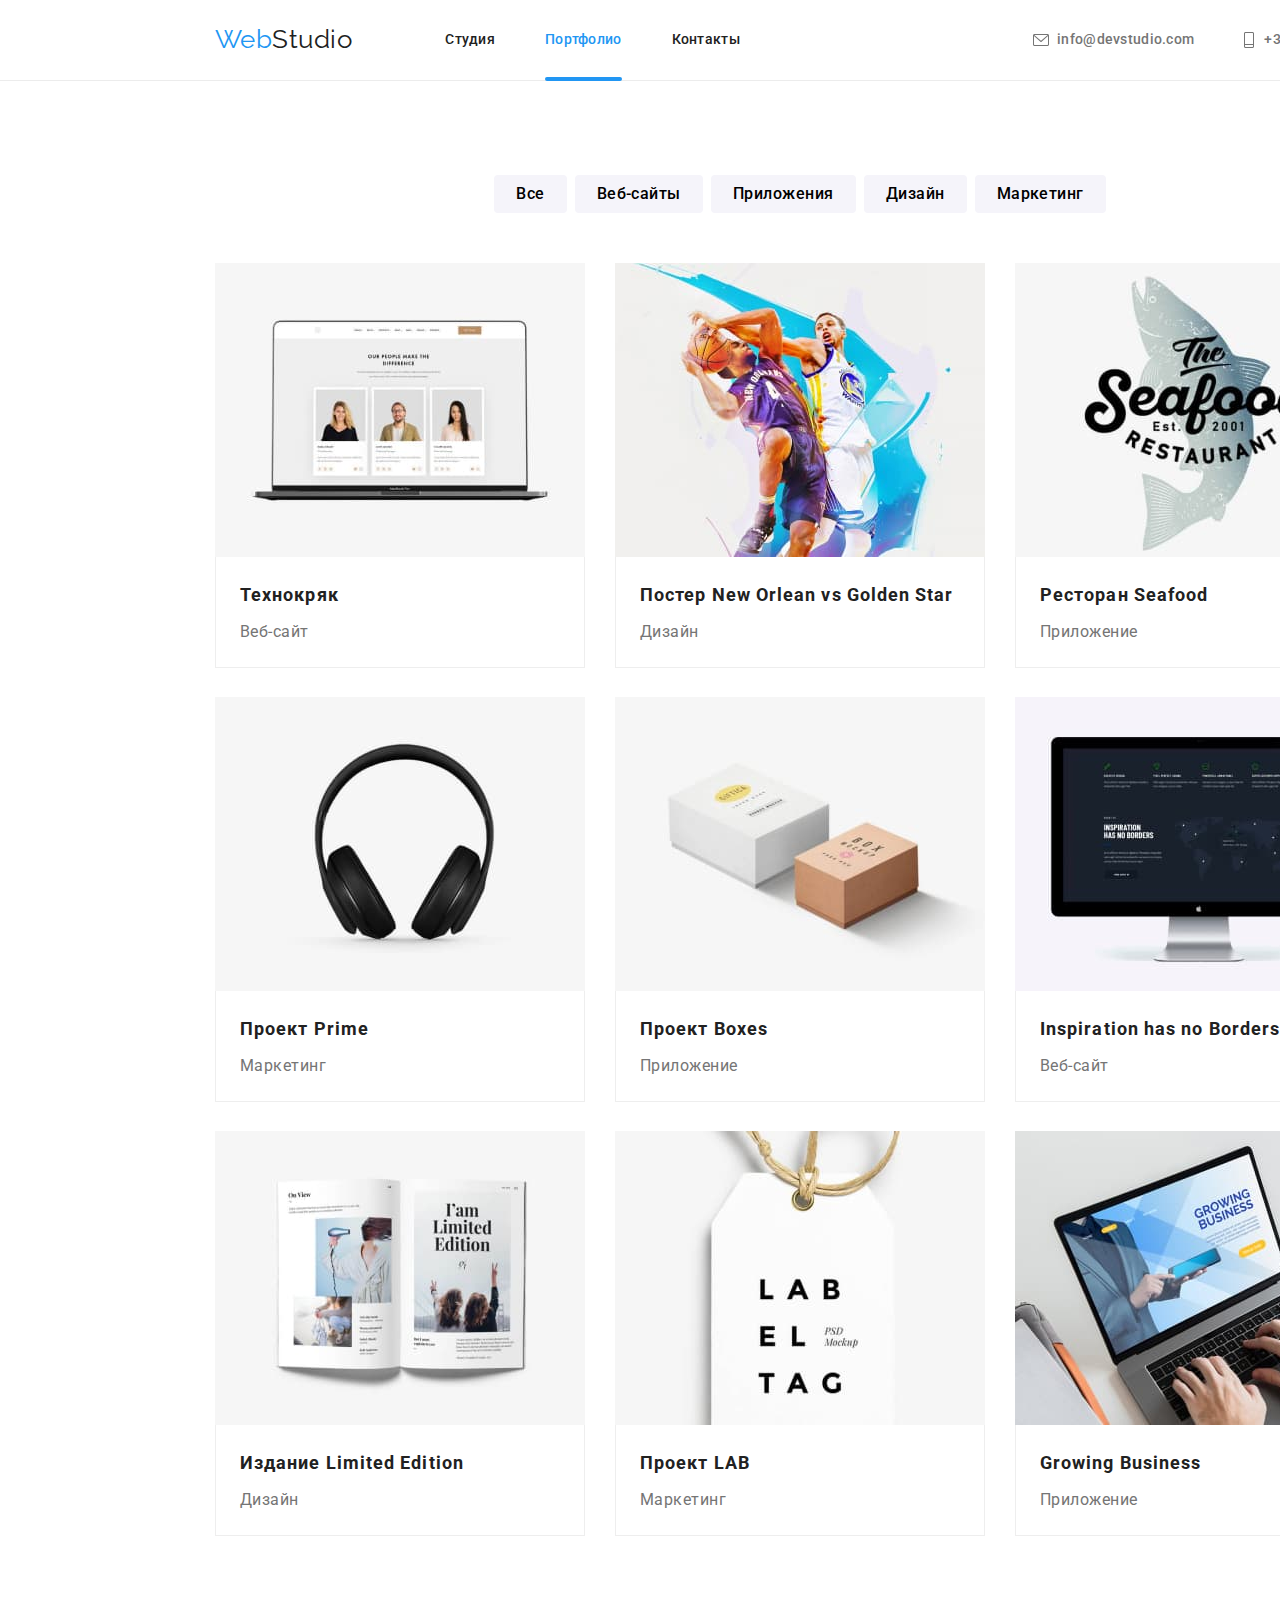
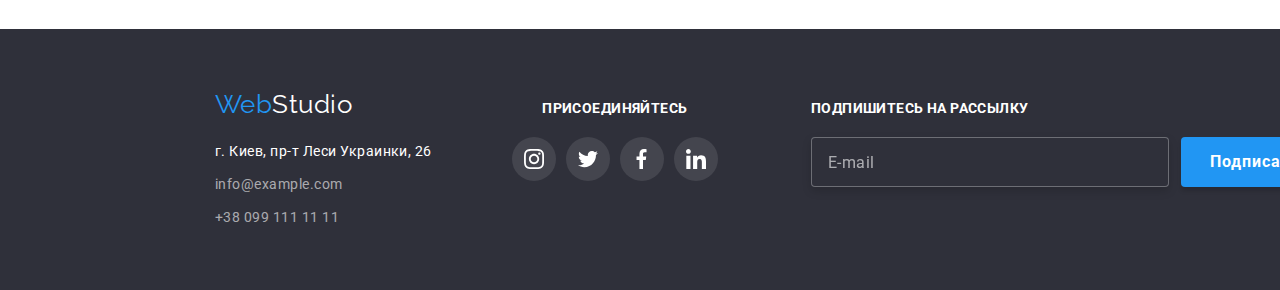
==== portfolio/portfolio.html @ bcb0fb11 "first commit" ====
<!DOCTYPE html>
<html lang="ru">
  <head>
    <meta charset="UTF-8" />
    <meta http-equiv="X-UA-Compatible" content="IE=edge" />
    <meta name="viewport" content="width=device-width, initial-scale=1.0" />
    <title>Портфолио</title>
    <link rel="preconnect" href="https://fonts.googleapis.com" />
    <link rel="preconnect" href="https://fonts.gstatic.com" crossorigin />
    <link
      href="https://fonts.googleapis.com/css2?family=Raleway:wght@700&family=Roboto:wght@400;500;700;900&display=swap"
      rel="stylesheet"
    />
    <!-- <link rel="stylesheet" href="../css/modern-normalize.css" /> -->
    <!-- <link rel="stylesheet" href="../css/styles.css" /> -->
    <title>Препроцессор SASS</title>
    <link rel="stylesheet" href="../css/main.min.css" />
  </head>
  <body>
    <!-- Шапка сайта -->
    <header class="page-header">
      <div class="page-header__header container">
        <a class="page-header__logo" href="" lang="en"
          >Web<span class="page-header__accent">Studio</span></a
        >
        <button
          type="button"
          class="menu-button"
          aria-expanded="false"
          aria-controls="menu-container"
          data-header-mobile-open
        >
          <svg width="40px" height="40px" aria-label="переключатель мобильного меню">
            <use class="icon-menu" href="../images/sprite.svg#icon-menu"></use>
          </svg>
        </button>
        <div data-header-mobile class="header-mobile" id="menu-container">
          <button data-header-mobile-close type="button" class="header-mobile__button">
            <svg width="40" height="40">
              <use class="icon-cross" href="../images/sprite.svg#icon-close-header-mobile"></use>
            </svg>
          </button>
          <nav>
            <ul class="header-mobile__nav">
              <li class="header-mobile__item">
                <a href="../index.html" class="header-mobile__link">Студия </a>
              </li>
              <li class="header-mobile__item">
                <a
                  href="../portfolio/portfolio.html"
                  class="header-mobile__link header-mobile__link--current"
                  >Портфолио</a
                >
              </li>
              <li class="header-mobile__item">
                <a href="" class="header-mobile__link">Контакты</a>
              </li>
            </ul>
          </nav>
          <ul class="header-mobile__contacts">
            <li class="header-mobile__item-contact">
              <a href="tel:+380961111111" class="header-mobile__tel"> +38 096 111 11 11 </a>
            </li>
            <li class="header-mobile__item-contact">
              <a href="mailto:info@devstudio.com" class="header-mobile__mail">
                info@devstudio.com
              </a>
            </li>
          </ul>
          <ul class="header-mobile__social">
            <li class="header-mobile__socialitem">
              <a class="header-mobile__sociallink" href="">Instagram</a>
            </li>
            <li class="header-mobile__socialitem">
              <a class="header-mobile__sociallink" href="">Twitter</a>
            </li>
            <li class="header-mobile__socialitem">
              <a class="header-mobile__sociallink" href="">Facebook</a>
            </li>
            <li class="header-mobile__socialitem">
              <a class="header-mobile__sociallink" href="">LinkedIn</a>
            </li>
          </ul>
        </div>

        <div class="page-header__tablet-desktop">
          <nav>
            <ul class="page-header__nav">
              <li class="page-header__item">
                <a href="../index.html" class="page-header__link">Студия</a>
              </li>
              <li class="page-header__item">
                <a
                  href="../portfolio/portfolio.html"
                  class="page-header__link page-header__link--current"
                  >Портфолио</a
                >
              </li>
              <li class="page-header__item"><a href="" class="page-header__link">Контакты</a></li>
            </ul>
          </nav>
          <ul class="page-header__contacts">
            <li class="page-header__item-contact">
              <a href="mailto:info@devstudio.com" class="page-header__mail"
                ><svg class="page-header__mailicon">
                  <use href="../images/sprite.svg#icon-envelope"></use>
                </svg>
                info@devstudio.com
              </a>
            </li>
            <li class="page-header__item-contact">
              <a href="tel:+380961111111" class="page-header__tel">
                <svg class="page-header__telicon">
                  <use href="../images/sprite.svg#icon-phone"></use>
                </svg>
                +38 096 111 11 11
              </a>
            </li>
          </ul>
        </div>
      </div>
    </header>

    <!-- Главное поле -->
    <main>
      <section class="works">
        <!-- Список фильтров работ -->
        <div class="container">
          <ul class="works__filters">
            <li class="works__btnitem">
              <button type="button" class="works__button">Все</button>
            </li>
            <li class="works__btnitem">
              <button type="button" class="works__button">Веб-сайты</button>
            </li>
            <li class="works__btnitem">
              <button type="button" class="works__button">Приложения</button>
            </li>
            <li class="works__btnitem">
              <button type="button" class="works__button">Дизайн</button>
            </li>
            <li class="works__btnitem">
              <button type="button" class="works__button">Маркетинг</button>
            </li>
          </ul>

          <!-- Выбор работ -->
          <ul class="works__list">
            <li class="works__item">
              <a href="" class="works__links">
                <div class="works__filled">
                  <img
                    class="works__image"
                    src="../images/technokrak.jpg"
                    alt="фото работников"
                    width="370"
                    height="294"
                  />
                  <p class="works__text">
                    Технокряк это современная площадка распространения коронавируса. Компании
                    используют эту платформу для цифрового шпионажа и атак на защищённые сервера
                    конкурентов.
                  </p>
                </div>
                <div class="works__border">
                  <h3 class="works__title">Технокряк</h3>
                  <p class="works__description">Веб-сайт</p>
                </div>
              </a>
            </li>
            <li class="works__item">
              <a href="" class="works__links">
                <div class="works__filled">
                  <img
                    class="works__image"
                    src="../images/orlean-star.jpg"
                    alt="два баскетболиста"
                    width="370"
                    height="294"
                  />
                  <p class="works__text">
                    Технокряк это современная площадка распространения коронавируса. Компании
                    используют эту платформу для цифрового шпионажа и атак на защищённые сервера
                    конкурентов.
                  </p>
                </div>
                <div class="works__border">
                  <h3 class="works__title">
                    Постер <span lang="en">New Orlean vs Golden Star</span>
                  </h3>
                  <p class="works__description">Дизайн</p>
                </div>
              </a>
            </li>
            <li class="works__item">
              <a href="" class="works__links">
                <div class="works__filled">
                  <img
                    class="works__image"
                    src="../images/seafood.jpg"
                    alt="логотип ресторана сифуд"
                    width="370"
                    height="294"
                  />
                  <p class="works__text">
                    Технокряк это современная площадка распространения коронавируса. Компании
                    используют эту платформу для цифрового шпионажа и атак на защищённые сервера
                    конкурентов.
                  </p>
                </div>
                <div class="works__border">
                  <h3 class="works__title">Ресторан <span lang="en">Seafood</span></h3>
                  <p class="works__description">Приложение</p>
                </div>
              </a>
            </li>
            <li class="works__item">
              <a href="" class="works__links">
                <div class="works__filled">
                  <img
                    class="works__image"
                    src="../images/prime.jpg"
                    alt="черные наушники"
                    width="370"
                    height="294"
                  />
                  <p class="works__text">
                    Технокряк это современная площадка распространения коронавируса. Компании
                    используют эту платформу для цифрового шпионажа и атак на защищённые сервера
                    конкурентов.
                  </p>
                </div>
                <div class="works__border">
                  <h3 class="works__title">Проект <span lang="en">Prime</span></h3>
                  <p class="works__description">Маркетинг</p>
                </div>
              </a>
            </li>
            <li class="works__item">
              <a href="" class="works__links">
                <div class="works__filled">
                  <img
                    class="works__image"
                    src="../images/boxes.jpg"
                    alt="две картонные коробки"
                    width="370"
                    height="294"
                  />
                  <p class="works__text">
                    Технокряк это современная площадка распространения коронавируса. Компании
                    используют эту платформу для цифрового шпионажа и атак на защищённые сервера
                    конкурентов.
                  </p>
                </div>
                <div class="works__border">
                  <h3 class="works__title">Проект <span lang="en">Boxes</span></h3>
                  <p class="works__description">Приложение</p>
                </div>
              </a>
            </li>
            <li class="works__item">
              <a href="" class="works__links">
                <div class="works__filled">
                  <img
                    class="works__image"
                    src="../images/inspiration.jpg"
                    alt="монитор"
                    width="370"
                    height="294"
                  />
                  <p class="works__text">
                    Технокряк это современная площадка распространения коронавируса. Компании
                    используют эту платформу для цифрового шпионажа и атак на защищённые сервера
                    конкурентов.
                  </p>
                </div>
                <div class="works__border">
                  <h3 class="works__title" lang="en">Inspiration has no Borders</h3>
                  <p class="works__description">Веб-сайт</p>
                </div>
              </a>
            </li>
            <li class="works__item">
              <a href="" class="works__links">
                <div class="works__filled">
                  <img
                    class="works__image"
                    src="../images/eddition.jpg"
                    alt="книга с иллюстрацией"
                    width="370"
                    height="294"
                  />
                  <p class="works__text">
                    Технокряк это современная площадка распространения коронавируса. Компании
                    используют эту платформу для цифрового шпионажа и атак на защищённые сервера
                    конкурентов.
                  </p>
                </div>
                <div class="works__border">
                  <h3 class="works__title">Издание <span lang="en">Limited Edition</span></h3>
                  <p class="works__description">Дизайн</p>
                </div>
              </a>
            </li>
            <li class="works__item">
              <a href="" class="works__links">
                <div class="works__filled">
                  <img
                    class="works__image"
                    src="../images/lab.jpg"
                    alt="бирка с надписью лаб"
                    width="370"
                    height="294"
                  />
                  <p class="works__text">
                    Технокряк это современная площадка распространения коронавируса. Компании
                    используют эту платформу для цифрового шпионажа и атак на защищённые сервера
                    конкурентов.
                  </p>
                </div>
                <div class="works__border">
                  <h3 class="works__title">Проект LAB</h3>
                  <p class="works__description">Маркетинг</p>
                </div>
              </a>
            </li>
            <li class="works__item">
              <a href="" class="works__links">
                <div class="works__filled">
                  <img
                    class="works__image"
                    src="../images/business.jpg"
                    alt="человек печатает на ноутбуке"
                    width="370"
                    height="294"
                  />
                  <p class="works__text">
                    Технокряк это современная площадка распространения коронавируса. Компании
                    используют эту платформу для цифрового шпионажа и атак на защищённые сервера
                    конкурентов.
                  </p>
                </div>
                <div class="works__border">
                  <h3 class="works__title" lang="en">Growing Business</h3>
                  <p class="works__description">Приложение</p>
                </div>
              </a>
            </li>
          </ul>
        </div>
      </section>
    </main>
    <!-- Футер -->
    <footer class="page-footer">
      <div class="page-footer__container container">
        <div class="page-footer__flexbox">
          <div class="page-footer__info">
            <a class="page-footer__logo" href="" lang="en"
              >Web<span class="page-footer__logo--accent">Studio</span></a
            >
            <address class="page-footer__contacts">
              <p class="page-footer__location">г. Киев, пр-т Леси Украинки, 26</p>
              <a href="mailto:info@example.com" class="page-footer__mail">info@example.com</a>
              <a href="tel:+380991111111" class="page-footer__tel">+38 099 111 11 11</a>
            </address>
          </div>
          <div class="page-footer__social">
            <p class="page-footer__join">Присоединяйтесь</p>
            <ul class="page-footer__links">
              <li class="page-footer__network">
                <a href="" class="page-footer__link">
                  <svg width="20" height="20">
                    <use href="../images/sprite.svg#icon-instagram-2"></use>
                  </svg>
                </a>
              </li>
              <li class="page-footer__network">
                <a href="" class="page-footer__link">
                  <svg width="20" height="20">
                    <use href="../images/sprite.svg#icon-twitter-2"></use>
                  </svg>
                </a>
              </li>
              <li class="page-footer__network">
                <a href="" class="page-footer__link">
                  <svg idth="20" height="20">
                    <use href="../images/sprite.svg#icon-fb-2"></use>
                  </svg>
                </a>
              </li>
              <li class="page-footer__network">
                <a href="" class="page-footer__link">
                  <svg idth="20" height="20">
                    <use href="../images/sprite.svg#icon-linkedin-2"></use>
                  </svg>
                </a>
              </li>
            </ul>
          </div>
        </div>
        <div class="page-footer__subscribe">
          <p class="page-footer__subtitle">Подпишитесь на рассылку</p>
          <div class="page-footer__block">
            <label class="page-footer__label">
              <input
                class="page-footer__input"
                type="text"
                name="user-subscribe"
                placeholder="E-mail"
              />
            </label>
            <div class="page-footer__button">
              <button class="page-footer__subbutton" type="submit">Подписаться</button>
              <svg class="page-footer__svg" width="24" height="24">
                <use href="../images/sprite.svg#icon-send"></use>
              </svg>
            </div>
          </div>
        </div>
      </div>
    </footer>

    <script src="../js/menu.js"></script>
  </body>
</html>
---- css/styles.css ----
/* Общие настройки */
/* html {
  box-sizing: border-box;
}

*,
*::before,
*::after {
  box-sizing: inherit;
} */

:root {
  --primary-color: #212121;
  --white-color: #ffffff;
  --blue-color: #2196f3;
  --grey-color: #757575;
  --rgbawhite-color: rgba(255, 255, 255, 0.6);
  --grey-background: #f5f4fa;
  --primary-background: #2f303a;
  --grey-social-links: #afb1b8;
}

body {
  font-family: 'Roboto', sans-serif;
  background: var(--white-color);
  color: var(--primary-color);
  letter-spacing: 0.03em;
}

.container {
  margin-left: auto;
  margin-right: auto;
  width: 1200px;
  padding-left: 15px;
  padding-right: 15px;
}

/* Хэдер */

.page-header {
  border-bottom: 1px solid #ececec;
}

.page-header__header {
  display: flex;
  align-items: center;
}

/* Хэдер лого */
.page-header__logo {
  padding-top: 24px;
  padding-bottom: 25px;
  font-family: Raleway, sans-serif;
  color: var(--blue-color);
  font-weight: 400;
  font-size: 26px;
  line-height: 1.19;
  text-decoration: none;
  outline: none;
}
.page-header__accent {
  color: var(--primary-color);
}

/* site-nav */

.page-header__nav {
  display: flex;
  list-style: none;
  margin-top: 0;
  margin-bottom: 0;
  padding-left: 0;
  margin-left: 93px;
}

.page-header__item {
  position: relative;
}

.page-header__item + .page-header__item {
  margin-left: 50px;
}
/* второй вариант
.site-nav-item:not(:last-child) {
  margin-right: 50px;
} */

.page-header__link {
  display: block;
  padding-top: 32px;
  padding-bottom: 32px;

  color: var(--primary-color);
  font-weight: 500;
  font-size: 14px;
  line-height: 1.14;
  letter-spacing: 0.02em;
  text-decoration: none;

  transition-property: color;
  transition-duration: 250ms;
  transition-timing-function: cubic-bezier(0.4, 0, 0.2, 1);
  /* Другий варіант */
  /* transition: color 250ms cubic-bezier(0.4, 0, 0.2, 1); */
}

.page-header__link:hover,
.page-header__link:focus {
  color: var(--blue-color);
  outline: none;
}
.page-header__link--current {
  color: var(--blue-color);
}

.page-header__link--current::after {
  display: block;
  content: '';

  position: absolute;
  left: 0;
  bottom: -1.1px;

  width: 100%;
  height: 4px;
  border-radius: 2px;
  background-color: var(--blue-color);
}

/* Хэдер контакты */

.page-header__contacts {
  display: flex;
  list-style: none;
  margin-top: 0;
  margin-bottom: 0;
  padding-left: 0;
  margin-left: auto;
}

.page-header__mail,
.page-header__tel {
  display: block;
  padding-top: 32px;
  padding-bottom: 32px;

  color: var(--grey-color);
  font-weight: 500;
  font-size: 14px;
  line-height: 1.14;
  letter-spacing: 0.02em;
  text-decoration: none;
  outline: none;
}

.page-header__mailicon {
  width: 16px;
  height: 12px;
  margin-right: 8px;
  fill: currentColor;
}

.page-header__mail,
.page-header__tel {
  display: flex;
  align-items: center;
  justify-content: center;
  background-size: cover;

  transition-property: color;
  transition-duration: 250ms;
  transition-timing-function: cubic-bezier(0.4, 0, 0.2, 1);
  /* Другий варіант */
  /* transition: color 250ms cubic-bezier(0.4, 0, 0.2, 1); */
}

.page-header__tel {
  min-width: 122px;
}

.page-header__telicon {
  width: 10px;
  height: 16px;
  margin-right: 10px;
  fill: currentColor;
}

.page-header__item + .page-header__item {
  margin-left: 50px;
}

.page-header__mail:hover,
.page-header__mail:focus,
.page-header__tel:hover,
.page-header__tel:focus {
  color: var(--blue-color);
}

/* Главное поле Студия */

/* Герой */
.hero {
  max-width: 1600px;
  max-height: 600px;
  background: var(--primary-background);
  background-image: linear-gradient(rgba(47, 48, 58, 0.4), rgba(47, 48, 58, 0.4)),
    url(../images/background_image.jpg);
  /* background-image: url(../images/background_image.jpg); */
  /* background-repeat: no-repeat;
  background-position: center; */
  /* background-size: cover; */

  padding-top: 200px;
  padding-bottom: 200px;
  margin: auto;
}

.hero__title {
  text-transform: uppercase;
  color: var(--white-color);
  font-weight: 900;
  font-size: 44px;
  line-height: 1.36;
  letter-spacing: 0.06em;
  text-align: center;

  margin-top: 0;
  margin-bottom: 30px;
}

.hero__button {
  background: var(--blue-color);
  position: relative;
  left: 50%;
  transform: translate(-50%, 0);
  min-width: 200px;
  height: 50px;

  font-family: inherit;
  font-weight: 700;
  font-size: 16px;
  line-height: 1.87;
  color: var(--white-color);
  letter-spacing: 0.06em;

  padding: 10px 32px 10px 32px;
  cursor: pointer;
  outline: none;
  border-radius: 4px;
  border: 0;
}

/* Модальное окно */
.modal__backdrop {
  z-index: 1;
  position: fixed;
  top: 0;
  left: 0;
  width: 100%;
  height: 100%;
  background-color: rgba(0, 0, 0, 0.2);
}

.modal__backdrop--is-hidden {
  opacity: 0;
  pointer-events: none;
}

.modal {
  position: absolute;
  top: 50%;
  left: 50%;
  transform: translate(-50%, -50%);

  width: 528px;
  height: 581px;

  background-color: var(--white-color);
  box-shadow: 0px 1px 3px rgba(0, 0, 0, 0.12), 0px 1px 1px rgba(0, 0, 0, 0.14),
    0px 2px 1px rgba(0, 0, 0, 0.2);
  border-radius: 4px;
}

.modal__btnclose {
  position: absolute;
  top: 0;
  right: 0;
  margin-top: 8px;
  margin-right: 8px;
  padding: 0;

  width: 30px;
  height: 30px;
  border-radius: 50%;
  border: 1px solid rgba(0, 0, 0, 0.1);

  fill: #000000;
  background-color: var(--white-color);
  cursor: pointer;

  transition-property: fill;
  transition-duration: 250ms;
  transition-timing-function: cubic-bezier(0.4, 0, 0.2, 1);
}

.modal__btnclose:hover,
.modal__btnclose:focus {
  fill: var(--blue-color);
}

/* Форма модального вікна */
.modal__form {
  margin: 40px;
}

.modal__title {
  font-weight: 700;
  font-size: 20px;
  line-height: 1.15;
  text-align: center;
  letter-spacing: 0.03em;
  margin: 0 0 12px 0;
}

.modal__field {
  position: relative;
  display: flex;
  flex-direction: column;
  margin-bottom: 10px;
  margin-left: 0;
  padding: 0;
}

.modal__comment {
  margin-bottom: 20px;
}

.modal__agreement {
  flex-direction: row;
  align-items: center;

  margin-bottom: 30px;
}

.modal__agreement input[type='checkbox'] {
  margin-right: 7px;
}

.modal__label {
  position: relative;
  margin-bottom: 4px;
  font-size: 12px;
  line-height: 1.17;
  letter-spacing: 0.01em;
  color: var(--grey-color);
}

.modal__condition {
  display: flex;
  align-items: baseline;
  font-size: 14px;
  line-height: 1.71;
  letter-spacing: 0.03em;
  color: var(--grey-color);
}

.modal__icon {
  margin-top: auto;
  margin-bottom: auto;
  margin-right: 9px;
  fill: var(--white-color);
  border: 2px solid black;
  border-radius: 2px;
}

.modal__checkbox:checked + .modal__icon {
  fill: var(--blue-color);
  /* background-origin: border-box; */
  border: 0;
  border-radius: 2px;
}

.modal__checkbox {
  -webkit-appearance: none;
  -moz-appearance: none;
  appearance: none;

  /* Другий варіант */
  /* border: 0;
  clip: rect(0 0 0 0);
  height: 1px;
  margin: -1px;
  overflow: hidden;
  padding: 0;
  position: absolute;
  width: 1px; */
}

.modal__input {
  height: 40px;
  padding-left: 42px;
  margin: 0;

  font-size: 12px;
  line-height: 1.17;
  letter-spacing: 0.01em;

  border: 1px solid rgba(33, 33, 33, 0.2);
  border-radius: 4px;
  outline: none;

  transition-property: border-color;
  transition-duration: 250ms;
  transition-timing-function: cubic-bezier(0.4, 0, 0.2, 1);
}

.modal__textarea {
  height: 120px;
  padding: 12px;
  resize: none;

  font-size: 12px;
  line-height: 1.17;
  letter-spacing: 0.01em;

  border: 1px solid rgba(33, 33, 33, 0.2);
  border-radius: 4px;
  outline: none;

  transition-property: border-color;
  transition-duration: 250ms;
  transition-timing-function: cubic-bezier(0.4, 0, 0.2, 1);
}

.modal__svg {
  position: absolute;
  top: 65%;
  margin-left: 15px;
  transform: translateY(-50%);

  transition-property: fill;
  transition-duration: 250ms;
  transition-timing-function: cubic-bezier(0.4, 0, 0.2, 1);
}

.modal__textarea::placeholder {
  color: rgba(117, 117, 117, 0.5);
}

.modal__input:hover,
.modal__textarea:hover,
.modal__input:focus,
.modal__textarea:focus {
  border-color: var(--blue-color);
}

.modal__input:hover ~ .modal__svg,
.modal__input:focus ~ .modal__svg {
  fill: var(--blue-color);
}

.modal__text {
  margin-left: 5px;
  color: var(--blue-color);
}

.modal__button {
  position: absolute;
  left: 50%;
  transform: translate(-50%);
  background: var(--blue-color);
  box-shadow: 0px 4px 4px rgba(0, 0, 0, 0.15);
  border-radius: 4px;
  min-width: 200px;
  height: 50px;

  font-weight: 700;
  font-size: 16px;
  line-height: 1.87;
  text-align: center;
  letter-spacing: 0.06em;
  color: var(--white-color);

  padding: 10px 55px 10px 56px;
  cursor: pointer;
  outline: none;
  border: 0;

  transition-property: background;
  transition-duration: 250ms;
  transition-timing-function: cubic-bezier(0.4, 0, 0.2, 1);
}

.modal__button:hover,
.modal__button:focus {
  background: #188ce8;
}

/* Преимущества */
.features {
  padding-top: 94px;
}

.features__list {
  display: flex;
  flex-wrap: wrap;
  list-style: none;
  margin-top: 0;
  margin-bottom: 0;
  padding-left: 0;
}

.features__item {
  width: 270px;
}

.features__item:not(:last-child) {
  margin-right: 30px;
}

.features__bgc {
  display: flex;
  align-items: center;
  justify-content: center;
  width: 270px;
  height: 120px;
  background-color: var(--grey-background);
}

.features__icon {
  width: 70px;
  height: 70px;
}
/* 
.features__item-antenna::before,
.features__item-clock::before,
.features__item-computer::before,
.features__item-astronaut::before {
  display: block;
  content: '';
  height: 120px;
  border-radius: 4px;
  background-size: contain;
  background-repeat: no-repeat;
  background-position: center;
  background-color: var(--grey-background);
}

.features__item-antenna::before {
  background-image: url(../images/antenna.svg);
}

.features__item-clock::before {
  background-image: url(../images/clock.svg);
}

.features__item-computer::before {
  background-image: url(../images/computer.svg);
}

.features__item-astronaut::before {
  background-image: url(../images/astronaut.svg);
} */

.features__title {
  text-transform: uppercase;
  font-weight: 700;
  font-size: 14px;
  line-height: 1.14;
  margin-top: 0;
  margin-bottom: 0;
  padding-bottom: 10px;
  padding-top: 30px;
}

.features__text {
  color: var(--grey-color);
  font-size: 14px;
  line-height: 1.71;
  margin-top: 0;
  margin-bottom: 0;
}

/* Примеры работ */
.examples {
  padding-top: 94px;
  padding-bottom: 94px;
}

.examples__title {
  font-weight: 700;
  font-size: 36px;
  line-height: 1.17;
  text-align: center;
  margin-top: 0;
  margin-bottom: 50px;
}
.examples__list {
  display: flex;
  flex-wrap: wrap;
  list-style: none;
  margin-top: 0;
  margin-bottom: 0;
  padding: 0;
}

.examples__item {
  display: block;
  position: relative;
}

.examples__item:not(:last-child) {
  margin-right: 30px;
}

.examples__item:hover .examples__window,
.examples__item:focus .examples__window {
  opacity: 1;
}

.examples__photo {
  display: block;
}

.examples__window {
  position: absolute;
  bottom: 0;
  left: 0;
  width: 100%;
  height: 70px;
  opacity: 0;
  pointer-events: none;

  display: flex;
  align-items: center;
  justify-content: center;
  font-weight: 700;
  font-size: 14px;
  line-height: 1.14;
  text-align: center;
  letter-spacing: 0.03em;
  text-transform: uppercase;
  color: var(--white-color);

  background: rgba(47, 48, 58, 0.8);
  /* display: none; - не анимируемое свойство*/

  transition-property: opacity;
  transition-duration: 250ms;
  transition-timing-function: cubic-bezier(0.4, 0, 0.2, 1);
  /* Другий варіант */
  /* transition: opacity 250ms cubic-bezier(0.4, 0, 0.2, 1); */
}

/* Команда */
.team {
  background-color: var(--grey-background);
  padding-top: 94px;
  padding-bottom: 94px;
}

.team__title {
  font-weight: 700;
  font-size: 36px;
  line-height: 1.17;
  text-align: center;
  margin-top: 0;
  margin-bottom: 50px;
}

.team__list {
  display: flex;
  flex-wrap: wrap;
  list-style: none;
  margin-top: 0;
  margin-bottom: 0;
  padding-left: 0;
}

.team__item {
  background: var(--white-color);
  box-shadow: 0px 1px 3px rgba(0, 0, 0, 0.12), 0px 1px 1px rgba(0, 0, 0, 0.14),
    0px 2px 1px rgba(0, 0, 0, 0.2);
  border-radius: 0px 0px 4px 4px;
}

.team__item:not(:last-child) {
  margin-right: 30px;
}

.team__photo {
  display: block;
}

.team__data {
  padding-top: 30px;
  padding-bottom: 16px;
}

.team__name {
  font-weight: 500;
  font-size: 16px;
  line-height: 1.19;
  margin-top: 0;
  margin-bottom: 0;
  padding-bottom: 10px;
  text-align: center;
}

.team__text {
  color: var(--grey-color);
  font-size: 16px;
  line-height: 1.19;
  margin-top: 0;
  margin-bottom: 0;
  text-align: center;
}

.team__links {
  display: flex;
  list-style: none;
  margin: 0 32px 30px 32px;
  padding-left: 0;
}

.team__button:not(:last-child) {
  margin-right: 10px;
}

.team__btnlink {
  fill: #afb1b8;
  display: flex;
  justify-content: center;
  align-items: center;
  width: 44px;
  height: 44px;
  border-radius: 50%;

  transition-property: background-color, fill;
  transition-duration: 250ms;
  transition-timing-function: cubic-bezier(0.4, 0, 0.2, 1);
  /* Другий варіант */
  /* transition: background-color 250ms cubic-bezier(0.4, 0, 0.2, 1), fill 250ms cubic-bezier(0.4, 0, 0.2, 1); */
}

.team__btnlink:hover,
.team__btnlink:focus {
  background-color: var(--blue-color);
  fill: var(--white-color);
}

/* Клиенты */
.clients {
  padding-top: 94px;
  padding-bottom: 94px;
}

.clients__title {
  font-weight: 700;
  font-size: 36px;
  line-height: 1.17;
  text-align: center;
  letter-spacing: 0.03em;
  margin-top: 0;
  margin-bottom: 50px;
}

.clients__links {
  display: flex;
  list-style: none;
  margin-top: 0;
  margin-bottom: 0;
  padding-left: 0;
}

.clients__icon:not(:last-child) {
  margin-right: 30px;
}

.clients__button {
  display: flex;
  justify-content: center;
  align-items: center;
  width: 170px;
  height: 92px;
  border: 1px solid #afb1b8;
  border-radius: 4px;
  fill: var(--grey-social-links);

  transition-property: border, fill;
  transition-duration: 250ms;
  transition-timing-function: cubic-bezier(0.4, 0, 0.2, 1);
  /* Другий варіант */
  /* transition: border 250ms cubic-bezier(0.4, 0, 0.2, 1), fill 250ms cubic-bezier(0.4, 0, 0.2, 1);*/
}

.clients__button:hover,
.clients__button:focus {
  border: 1px solid #2196f3;
  fill: #2196f3;
}

/* .clients__btnlink {
  width: 170px;
  height: 92px;
    border: 1px solid #afb1b8;
  border-radius: 4px;
  fill: var(--grey-social-links);
}

.clients__btnlink:hover,
.clients__btnlink:focus {
  fill: var(--blue-color);
    border: 1px solid #2196f3;
} */

/* Главное поле Портфолио */

.works {
  padding-top: 94px;
  padding-bottom: 94px;
}

/* Кнопки примеров работ */

.works__filters {
  display: flex;
  list-style: none;
  margin-top: 0;
  margin-bottom: 50px;
  padding-left: 0;
  justify-content: center;
}

.works__btnitem:not(:last-child) {
  margin-right: 8px;
}

.works__button {
  font-family: inherit;
  background-color: var(--grey-background);
  font-weight: 500;
  font-size: 16px;
  line-height: 1.63;
  letter-spacing: 0.03em;

  padding: 6px 22px 6px 22px;
  cursor: pointer;
  border-radius: 4px;
  border: 0;

  transition-property: color, background-color, outline, box-shadow;
  transition-duration: 250ms;
  transition-timing-function: cubic-bezier(0.4, 0, 0.2, 1);
  /* Другий варіант */
  /* transition: background-color 250ms cubic-bezier(0.4, 0, 0.2, 1), color 250ms cubic-bezier(0.4, 0, 0.2, 1), outline 250ms cubic-bezier(0.4, 0, 0.2, 1), box-shadow 250ms cubic-bezier(0.4, 0, 0.2, 1); */
}

.works__button:hover,
.works__button:focus {
  background-color: var(--blue-color);
  color: var(--white-color);
  outline: none;
  box-shadow: 0px 3px 1px rgba(0, 0, 0, 0.1), 0px 1px 2px rgba(0, 0, 0, 0.08),
    0px 2px 2px rgba(0, 0, 0, 0.12);
}

/* Примеры работ */
.works__list {
  display: flex;
  flex-wrap: wrap;
  list-style: none;
  margin-top: 0;
  margin-bottom: 0;
  padding-left: 0;
}

.works__item {
  width: 370px;
  /* второй вариант: width: calc((100% - 60px) / 3) */
  margin-right: 30px;
  margin-bottom: 30px;

  transition-property: box-shadow;
  transition-duration: 250ms;
  transition-timing-function: cubic-bezier(0.4, 0, 0.2, 1);
  /* Другий варіант */
  /* transition: box-shadow 250ms cubic-bezier(0.4, 0, 0.2, 1); */
}

.works__item:hover,
.works__item:focus {
  box-shadow: 0px 1px 1px rgba(0, 0, 0, 0.12), 0px 4px 4px rgba(0, 0, 0, 0.06),
    1px 4px 6px rgba(0, 0, 0, 0.16);
}

.works__item:hover .works__text,
.works__item:focus .works__text {
  transform: translateY(0);
}

.works__item:nth-child(3n) {
  margin-right: 0;
}

.works__item:nth-last-child(-n + 3) {
  margin-bottom: 0;
}

.works__image {
  display: block;
}

.works__filled {
  position: relative;
  overflow: hidden;
}

.works__text {
  position: absolute;
  top: 0;
  left: 0;
  width: 100%;
  height: 100%;
  pointer-events: none;

  display: flex;
  align-items: center;
  justify-content: center;
  font-size: 18px;
  line-height: 1.56;
  letter-spacing: 0.03em;
  color: var(--white-color);
  padding-left: 24px;
  padding-right: 24px;
  margin: 0;

  background: rgba(33, 150, 243, 0.9);

  transform: translateY(100%);
  /* display: none; - не анимируемое свойство*/

  transition-property: transform;
  transition-duration: 250ms;
  transition-timing-function: cubic-bezier(0.4, 0, 0.2, 1);
  /* Другий варіант */
  /* transition: opacity 250ms cubic-bezier(0.4, 0, 0.2, 1), transform 250ms cubic-bezier(0.4, 0, 0.2, 1); */
}

.works__border {
  border: 1px solid #eeeeee;
  border-top: none;
  padding: 20px 0 20px 24px;
}

/* второй вариант марджинами и формулой */
/* .works-box {
  width: 1200px;
  margin-left: auto;
  margin-right: auto;
}

.works-list1 {
  display: flex;
  flex-wrap: wrap;
  list-style: none;
  margin: -15px;
  padding: 0;
}

.works-item1 {
  display: block;
  width: calc(100% / 3 - 40px);
  height: 294px;
  outline: 1px solid #2196f3;
  margin: 15px;
} */

.works__links {
  text-decoration: none;
  outline: none;
}

.works__image {
  display: block;
}

.works__title {
  font-weight: 700;
  font-size: 18px;
  line-height: 2;
  letter-spacing: 0.06em;
  color: var(--primary-color);
  padding-bottom: 4px;
  margin-top: 0;
  margin-bottom: 0;
}

.works__description {
  font-size: 16px;
  line-height: 1.88;
  color: var(--grey-color);
  margin-top: 0;
  margin-bottom: 0;
  margin-left: 0;
}

/* Футер */
.page-footer {
  background-color: var(--primary-background);
  padding-top: 60px;
  padding-bottom: 60px;
}

.page-footer__info {
  display: block;
}

/* Футер лого */
.page-footer__logo {
  display: block;
  margin-bottom: 20px;

  font-family: Raleway, sans-serif;
  color: var(--blue-color);
  font-weight: 400;
  font-size: 26px;
  line-height: 1.19;
  text-decoration: none;
  outline: none;
}
.page-footer__logo .page-footer__logo--accent {
  color: var(--white-color);
}

/* Футер контакты */
.page-footer__contacts {
  font-style: normal;
}

.page-footer__location {
  color: var(--white-color);
  font-size: 14px;
  line-height: 1.71;
  margin-top: 0;
  margin-bottom: 9px;
}

.page-footer__mail,
.page-footer__tel {
  display: block;
  color: var(--rgbawhite-color);
  font-size: 14px;
  line-height: 1.71;
  text-decoration: none;
  outline: none;
}

.page-footer__mail {
  margin-bottom: 9px;
}

.page-footer__container {
  display: flex;
}

.page-footer__social {
  margin-left: 80px;
}

.page-footer__join {
  font-weight: 700;
  font-size: 14px;
  line-height: 16px;
  letter-spacing: 0.03em;
  text-transform: uppercase;
  color: var(--white-color);
  margin: 12px 0 0 0;
}

.page-footer__links {
  display: flex;
  list-style: none;
  margin-top: 20px;
  margin-bottom: 0;
  padding-left: 0;
}

.page-footer__network:not(:last-child) {
  margin-right: 10px;
}

.page-footer__link {
  display: flex;
  align-items: center;
  justify-content: center;
  width: 44px;
  height: 44px;
  background: rgba(255, 255, 255, 0.1);
  border-radius: 50%;

  transition-property: background-color;
  transition-duration: 250ms;
  transition-timing-function: cubic-bezier(0.4, 0, 0.2, 1);
  /* Другий варіант */
  /* transition: background-color 250ms cubic-bezier(0.4, 0, 0.2, 1); */
}

.page-footer__link:hover,
.page-footer__link:focus {
  background-color: var(--blue-color);
}
/* 
.page-footer__network.instagram {
  margin-right: 10px;
  background-image: url(../images/instagram-2.svg);
}

.page-footer__network.twitter {
  margin-right: 10px;
  background-image: url(../images/twitter-2.svg);
}

.page-footer__network.facebook {
  margin-right: 10px;
  background-image: url(../images/fb-2.svg);
}

.page-footer__network.linkedin {
  background-image: url(../images/linkedin-2.svg);
}

.page-footer__network.instagram:hover,
.page-footer__network.instagram:focus,
.page-footer__network.twitter:hover,
.page-footer__network.twitter:focus,
.page-footer__network.fb:hover,
.page-footer__network.fb:focus,
.page-footer__network.linkedin:hover,
.page-footer__network.linkedin:focus {
  background-color: var(--blue-color);
  cursor: pointer;
} */

.page-footer__subscribe {
  margin-left: 93px;
}

.page-footer__subtitle {
  font-weight: 700;
  font-size: 14px;
  line-height: 16px;
  letter-spacing: 0.03em;
  text-transform: uppercase;
  color: var(--white-color);
  margin: 12px 0 20px 0;
}

.page-footer__block {
  display: flex;
}

.page-footer__input {
  background-color: var(--primary-background);
  width: 358px;
  height: 50px;
  padding-left: 16px;

  border: 1px solid rgba(255, 255, 255, 0.3);
  filter: drop-shadow(0px 4px 4px rgba(0, 0, 0, 0.15));
  border-radius: 4px;
  outline: none;

  color: var(--white-color);
}

.page-footer__input::placeholder {
  font-size: 16px;
  line-height: 1.25;
  letter-spacing: 0.03em;
  color: rgba(255, 255, 255, 0.6);
}

.page-footer__button {
  position: relative;
}

.page-footer__subbutton {
  width: 200px;
  height: 50px;
  margin-left: 12px;
  background: var(--blue-color);
  box-shadow: 0px 4px 4px rgba(0, 0, 0, 0.15);
  border-radius: 4px;

  font-weight: 700;
  font-size: 16px;
  line-height: 1.87;

  cursor: pointer;
  outline: none;
  border: 0;
  padding: 10px 62px 10px 29px;
  letter-spacing: 0.06em;
  color: var(--white-color);
}

.page-footer__svg {
  position: absolute;
  top: 25%;
  right: 0;
  margin-right: 28px;

  cursor: pointer;
  fill: var(--white-color);
}
---- css/main.min.css ----
/*! modern-normalize v1.1.0 | MIT License | https://github.com/sindresorhus/modern-normalize */*,::before,::after{-webkit-box-sizing:border-box;box-sizing:border-box}html{line-height:1.15;-webkit-text-size-adjust:100%;-moz-tab-size:4;-o-tab-size:4;tab-size:4}body{margin:0;font-family:system-ui,-apple-system,"Segoe UI",Roboto,Helvetica,Arial,sans-serif,"Apple Color Emoji","Segoe UI Emoji"}hr{height:0;color:inherit}abbr[title]{-webkit-text-decoration:underline dotted;text-decoration:underline dotted}b,strong{font-weight:bolder}code,kbd,samp,pre{font-family:ui-monospace, SFMono-Regular, Consolas, 'Liberation Mono', Menlo, monospace;font-size:1em}small{font-size:80%}sub,sup{font-size:75%;line-height:0;position:relative;vertical-align:baseline}sub{bottom:-0.25em}sup{top:-0.5em}table{text-indent:0;border-color:inherit}button,input,optgroup,select,textarea{font-family:inherit;font-size:100%;line-height:1.15;margin:0}button,select{text-transform:none}button,[type='button'],[type='reset'],[type='submit']{-webkit-appearance:button}::-moz-focus-inner{border-style:none;padding:0}:-moz-focusring{outline:1px dotted ButtonText}:-moz-ui-invalid{box-shadow:none}legend{padding:0}progress{vertical-align:baseline}::-webkit-inner-spin-button,::-webkit-outer-spin-button{height:auto}[type='search']{-webkit-appearance:textfield;outline-offset:-2px}::-webkit-search-decoration{-webkit-appearance:none}::-webkit-file-upload-button{-webkit-appearance:button;font:inherit}summary{display:list-item}.page-header__logo,.page-footer__logo{font-family:Raleway, sans-serif;color:#2196f3;font-weight:400;font-size:24px;line-height:1.17;text-decoration:none;outline:none}.page-header__link{font-weight:500;font-size:14px;line-height:1.14;letter-spacing:0.02em;text-decoration:none}.hero__button,.modal__button,.page-footer__subbutton{font-family:inherit;font-weight:700;font-size:16px;line-height:1.87;color:#fff;letter-spacing:0.06em}.examples__title,.team__title,.clients__title{font-weight:700;font-size:28px;line-height:33px;text-align:center;margin-top:0}.team__name,.team__text{font-size:16px;line-height:1.19;margin-top:0;margin-bottom:0;padding-bottom:10px;text-align:center}.page-footer__location,.page-footer__mail,.page-footer__tel{font-size:14px;line-height:1.71}.page-footer__join,.page-footer__subtitle{font-weight:700;font-size:14px;line-height:1.14;letter-spacing:0.03em;text-transform:uppercase;color:#fff}body{font-family:'Roboto', sans-serif;background:#fff;color:#212121;letter-spacing:0.03em}.container{margin-left:auto;margin-right:auto;padding-left:15px;padding-right:15px}@media screen and (min-width: 320px){.container{width:480px}}@media screen and (min-width: 768px){.container{width:768px}}@media screen and (min-width: 1200px){.container{width:1200px}}.page-header{border-bottom:1px solid #ececec}@media screen and (max-width: 768px){.page-header{width:480px;margin-right:auto;margin-left:auto}}@media screen and (min-width: 768px){.page-header{width:768px;margin-right:auto;margin-left:auto}}@media screen and (min-width: 1200px){.page-header{width:1600px;margin-right:auto;margin-left:auto}}.page-header__header{display:-webkit-box;display:-ms-flexbox;display:flex;-webkit-box-align:center;-ms-flex-align:center;align-items:center;position:relative}@media screen and (max-width: 768px){.page-header__header{-webkit-box-pack:justify;-ms-flex-pack:justify;justify-content:space-between}}.page-header__logo{display:block;font-family:Raleway, sans-serif;color:#2196f3;font-weight:400;text-decoration:none;outline:none;padding-top:16px;padding-bottom:16px}@media screen and (min-width: 768px){.page-header__logo{padding-top:26px;padding-bottom:26px}}@media screen and (min-width: 1200px){.page-header__logo{font-size:26px;line-height:1.19;padding-top:24px;padding-bottom:25px}}.page-header__accent{color:#212121}.page-header__tablet-desktop{display:none}@media screen and (min-width: 768px){.page-header__tablet-desktop{display:-webkit-box;display:-ms-flexbox;display:flex;-webkit-box-flex:1;-ms-flex-positive:1;flex-grow:1;margin-left:88px;-webkit-box-pack:justify;-ms-flex-pack:justify;justify-content:space-between}}@media screen and (min-width: 1200px){.page-header__tablet-desktop{display:-webkit-box;display:-ms-flexbox;display:flex;-webkit-box-flex:1;-ms-flex-positive:1;flex-grow:1;margin-left:93px;-webkit-box-pack:justify;-ms-flex-pack:justify;justify-content:space-between}}.page-header__tablet-desktop.is-open{display:block}.page-header__nav{display:-webkit-box;display:-ms-flexbox;display:flex;list-style:none;margin-top:0;margin-bottom:0;padding-left:0}.page-header__item+.page-header__item{margin-left:50px}.page-header__item-contact:not(:last-child){margin-bottom:10px}@media screen and (min-width: 1200px){.page-header__item-contact:not(:last-child){margin-bottom:0}}@media screen and (min-width: 1200px){.page-header__item-contact+.page-header__item-contact{margin-left:50px}}.page-header__item-contact{display:-webkit-box;display:-ms-flexbox;display:flex;-webkit-box-pack:baseline;-ms-flex-pack:baseline;justify-content:baseline}.page-header__link{display:block;padding-top:32px;padding-bottom:32px;position:relative;color:#212121;-webkit-transition-property:color;transition-property:color;-webkit-transition-duration:250ms;transition-duration:250ms;-webkit-transition-timing-function:cubic-bezier(0.4, 0, 0.2, 1);transition-timing-function:cubic-bezier(0.4, 0, 0.2, 1)}.page-header__link:hover,.page-header__link:focus{color:#2196f3;outline:none}.page-header__link--current{color:#2196f3}.page-header__link--current::after{display:block;content:'';position:absolute;left:0;bottom:-2px;width:100%;height:4px;border-radius:2px;background-color:#2196f3}@media screen and (min-width: 1200px){.page-header__link--current::after{bottom:-1.1px}}.page-header__contacts{display:block;padding:0;margin:0;list-style:none}@media screen and (min-width: 1200px){.page-header__contacts{display:-webkit-box;display:-ms-flexbox;display:flex;margin-top:0;margin-bottom:0;padding-left:0}}.page-header__mailicon{width:14px;height:10px;margin-right:6px;fill:currentColor}@media screen and (min-width: 1200px){.page-header__mailicon{width:16px;height:12px;margin-right:8px}}.page-header__mail,.page-header__tel{display:block;color:#757575;font-weight:500;font-size:12px;line-height:1.16;letter-spacing:0.02em;text-decoration:none;outline:none;-webkit-transition-property:color;transition-property:color;-webkit-transition-duration:250ms;transition-duration:250ms;-webkit-transition-timing-function:cubic-bezier(0.4, 0, 0.2, 1);transition-timing-function:cubic-bezier(0.4, 0, 0.2, 1)}@media screen and (min-width: 1200px){.page-header__mail,.page-header__tel{display:-webkit-box;display:-ms-flexbox;display:flex;-webkit-box-align:center;-ms-flex-align:center;align-items:center;-webkit-box-pack:center;-ms-flex-pack:center;justify-content:center;background-size:cover;font-size:14px;line-height:1.14;padding-top:32px;padding-bottom:32px}}.page-header__tel{min-width:123px;margin-bottom:20px}@media screen and (min-width: 1200px){.page-header__tel{margin-bottom:0}}.page-header__mail{margin-top:20px}@media screen and (min-width: 1200px){.page-header__mail{margin-top:0}}.page-header__telicon{width:10px;height:14px;margin-right:8px;fill:currentColor}@media screen and (min-width: 1200px){.page-header__telicon{height:16px;margin-right:10px}}.page-header__mail:hover,.page-header__mail:focus,.page-header__tel:hover,.page-header__tel:focus{color:#2196f3}.menu-button{display:-webkit-inline-box;display:-ms-inline-flexbox;display:inline-flex;margin:0;padding:0;border:none;background-color:#fff}@media screen and (max-width: 767px){.menu-button{display:block}}@media screen and (min-width: 768px){.menu-button{display:none}}@media screen and (min-width: 320px){.hero{width:480px;height:400px;margin-right:auto;margin-left:auto;background:#2f303a;background-image:-webkit-gradient(linear, left top, left bottom, from(rgba(47,48,58,0.4)), to(rgba(47,48,58,0.4))),url(../images/background_image_mobile.jpg);background-image:linear-gradient(rgba(47,48,58,0.4), rgba(47,48,58,0.4)),url(../images/background_image_mobile.jpg);background-repeat:no-repeat;padding-top:118px;padding-bottom:198px}}@media screen and (min-width: 320px) and (min-device-pixel-ratio: 2), screen and (min-width: 320px) and (-webkit-min-device-pixel-ratio: 2), screen and (min-width: 320px) and (min-resolution: 192dpi), screen and (min-width: 320px) and (min-resolution: 2dppx){.hero .hero{background-image:url("/images/background_image_mobile2x.jpg")}}@media screen and (min-width: 768px){.hero{width:768px;background-image:-webkit-gradient(linear, left top, left bottom, from(rgba(47,48,58,0.4)), to(rgba(47,48,58,0.4))),url(/images/background_image_tablet.jpg);background-image:linear-gradient(rgba(47,48,58,0.4), rgba(47,48,58,0.4)),url(/images/background_image_tablet.jpg);background-repeat:no-repeat;padding-top:118px;padding-bottom:118px}}@media screen and (min-width: 768px) and (min-device-pixel-ratio: 2), screen and (min-width: 768px) and (-webkit-min-device-pixel-ratio: 2), screen and (min-width: 768px) and (min-resolution: 192dpi), screen and (min-width: 768px) and (min-resolution: 2dppx){.hero .hero{background-image:url("/images/background_image_tablet2x.jpg")}}@media screen and (min-width: 1200px){.hero{width:1600px;height:600px;background:#2f303a;background-image:-webkit-gradient(linear, left top, left bottom, from(rgba(47,48,58,0.4)), to(rgba(47,48,58,0.4))),url(/images/background_image.jpg);background-image:linear-gradient(rgba(47,48,58,0.4), rgba(47,48,58,0.4)),url(/images/background_image.jpg);padding-top:200px;padding-bottom:200px}}@media screen and (min-width: 1200px) and (min-device-pixel-ratio: 2), screen and (min-width: 1200px) and (-webkit-min-device-pixel-ratio: 2), screen and (min-width: 1200px) and (min-resolution: 192dpi), screen and (min-width: 1200px) and (min-resolution: 2dppx){.hero .hero{background-image:url("/images/background_image@2x.jpg")}}.hero__title{text-transform:uppercase;color:#fff;font-weight:900;font-size:26px;line-height:1.62;letter-spacing:0.06em;text-align:center;margin-top:0;margin-bottom:30px}@media screen and (min-width: 768px){.hero__title{font-size:26px;line-height:1.62}}@media screen and (min-width: 1200px){.hero__title{font-size:44px;line-height:1.36}}.hero__button{background:#2196f3;position:relative;left:50%;-webkit-transform:translate(-50%, 0);transform:translate(-50%, 0);min-width:200px;height:50px;padding:10px 32px 10px 32px;cursor:pointer;outline:none;border-radius:4px;border:0}.modal{position:absolute;top:50%;left:50%;-webkit-transform:translate(-50%, -50%);transform:translate(-50%, -50%);width:450px;height:609px;background-color:#fff;-webkit-box-shadow:0px 1px 3px rgba(0,0,0,0.12),0px 1px 1px rgba(0,0,0,0.14),0px 2px 1px rgba(0,0,0,0.2);box-shadow:0px 1px 3px rgba(0,0,0,0.12),0px 1px 1px rgba(0,0,0,0.14),0px 2px 1px rgba(0,0,0,0.2);border-radius:4px}@media screen and (min-width: 1200px){.modal{width:528px;height:581px}}.modal__backdrop{z-index:1;position:fixed;top:0;left:0;width:100%;height:100%;background-color:rgba(0,0,0,0.2)}.modal__backdrop--is-hidden{opacity:0;pointer-events:none}.modal__btnclose{position:absolute;top:0;right:0;margin-top:8px;margin-right:8px;padding:0;width:30px;height:30px;border-radius:50%;border:1px solid rgba(0,0,0,0.1);fill:#000000;background-color:#fff;cursor:pointer;-webkit-transition-property:fill;transition-property:fill;-webkit-transition-duration:250ms;transition-duration:250ms;-webkit-transition-timing-function:cubic-bezier(0.4, 0, 0.2, 1);transition-timing-function:cubic-bezier(0.4, 0, 0.2, 1)}.modal__btnclose:hover,.modal__btnclose:focus{fill:#2196f3}.modal__form{margin:40px}.modal__title{font-weight:700;font-size:20px;line-height:1.15;text-align:center;letter-spacing:0.03em;margin:0 0 12px 0}.modal__field{position:relative;display:-webkit-box;display:-ms-flexbox;display:flex;-webkit-box-orient:vertical;-webkit-box-direction:normal;-ms-flex-direction:column;flex-direction:column;margin-bottom:10px;margin-left:0;padding:0}.modal__comment{margin-bottom:20px}.modal__agreement{-webkit-box-orient:horizontal;-webkit-box-direction:normal;-ms-flex-direction:row;flex-direction:row;-webkit-box-align:center;-ms-flex-align:center;align-items:center;margin-bottom:30px}.modal__agreement input[type='checkbox']{margin-right:7px}.modal__label{position:relative;margin-bottom:4px;font-size:12px;line-height:1.17;letter-spacing:0.01em;color:#757575}.modal__condition{display:-webkit-box;display:-ms-flexbox;display:flex;-webkit-box-align:center;-ms-flex-align:center;align-items:center;position:relative;font-size:12px;line-height:1.17;letter-spacing:0.03em;color:#757575}@media screen and (min-width: 1200px){.modal__condition{font-size:14px;line-height:1.71}}.modal__icon{position:absolute;margin-top:auto;margin-bottom:auto;margin-right:8px;fill:#fff;border:2px solid black;border-radius:2px}@media screen and (min-width: 1200px){.modal__icon{position:relative}}.modal__checkbox:checked+.modal__icon{fill:#2196f3;border:0;border-radius:2px}.modal__checkbox{-webkit-appearance:none;-moz-appearance:none;appearance:none}.modal__input{height:40px;padding-left:42px;margin:0;font-size:12px;line-height:1.17;letter-spacing:0.01em;border:1px solid rgba(33,33,33,0.2);border-radius:4px;outline:none;-webkit-transition-property:border-color;transition-property:border-color;-webkit-transition-duration:250ms;transition-duration:250ms;-webkit-transition-timing-function:cubic-bezier(0.4, 0, 0.2, 1);transition-timing-function:cubic-bezier(0.4, 0, 0.2, 1)}.modal__textarea{height:120px;padding:12px;resize:none;font-size:12px;line-height:1.17;letter-spacing:0.01em;border:1px solid rgba(33,33,33,0.2);border-radius:4px;outline:none;-webkit-transition-property:border-color;transition-property:border-color;-webkit-transition-duration:250ms;transition-duration:250ms;-webkit-transition-timing-function:cubic-bezier(0.4, 0, 0.2, 1);transition-timing-function:cubic-bezier(0.4, 0, 0.2, 1)}.modal__svg{position:absolute;top:65%;margin-left:15px;-webkit-transform:translateY(-50%);transform:translateY(-50%);-webkit-transition-property:fill;transition-property:fill;-webkit-transition-duration:250ms;transition-duration:250ms;-webkit-transition-timing-function:cubic-bezier(0.4, 0, 0.2, 1);transition-timing-function:cubic-bezier(0.4, 0, 0.2, 1)}.modal__textarea::-webkit-input-placeholder{color:rgba(117,117,117,0.5)}.modal__textarea:-ms-input-placeholder{color:rgba(117,117,117,0.5)}.modal__textarea::-ms-input-placeholder{color:rgba(117,117,117,0.5)}.modal__textarea::placeholder{color:rgba(117,117,117,0.5)}.modal__input:hover,.modal__textarea:hover,.modal__input:focus,.modal__textarea:focus{border-color:#2196f3}.modal__input:hover ~ .modal__svg,.modal__input:focus ~ .modal__svg{fill:#2196f3}.modal__text{margin-left:16px}@media screen and (min-width: 1200px){.modal__text{margin-left:0}}.modal__text--accent{margin-left:5px;color:#2196f3}.modal__button{position:absolute;left:50%;-webkit-transform:translate(-50%);transform:translate(-50%);background:#2196f3;-webkit-box-shadow:0px 4px 4px rgba(0,0,0,0.15);box-shadow:0px 4px 4px rgba(0,0,0,0.15);border-radius:4px;min-width:200px;height:50px;padding:10px 55px 10px 56px;cursor:pointer;outline:none;border:0;-webkit-transition-property:background;transition-property:background;-webkit-transition-duration:250ms;transition-duration:250ms;-webkit-transition-timing-function:cubic-bezier(0.4, 0, 0.2, 1);transition-timing-function:cubic-bezier(0.4, 0, 0.2, 1)}.modal__button:hover,.modal__button:focus{background:#188ce8}.features{width:480px;margin-right:auto;margin-left:auto;padding-top:60px;padding-bottom:60px}@media screen and (min-width: 768px){.features{width:768px}}@media screen and (min-width: 1200px){.features{width:1600px;padding-top:94px;padding-bottom:0}}.features__list{display:-webkit-box;display:-ms-flexbox;display:flex;-ms-flex-wrap:wrap;flex-wrap:wrap;list-style:none;margin-top:0;margin-bottom:0;padding-left:0}.features__item{width:450px}@media screen and (min-width: 768px){.features__item{width:354px}}@media screen and (min-width: 1200px){.features__item{width:270px}}.features__item:not(:last-child){margin-bottom:30px}@media screen and (min-width: 768px){.features__item:not(:last-child){margin-bottom:0}}@media screen and (min-width: 768px){.features__item:nth-child(-n+2){margin-bottom:30px;margin-right:0}}@media screen and (min-width: 1200px){.features__item:nth-child(-n+2){margin-bottom:0;margin-right:30px}}@media screen and (min-width: 768px){.features__item:nth-child(odd){margin-right:30px}}.features__bgc{display:-webkit-box;display:-ms-flexbox;display:flex;-webkit-box-align:center;-ms-flex-align:center;align-items:center;-webkit-box-pack:center;-ms-flex-pack:center;justify-content:center;width:450px;height:120px;background-color:#f5f4fa}@media screen and (min-width: 768px){.features__bgc{width:354px}}@media screen and (min-width: 1200px){.features__bgc{width:270px}}.features__icon{width:70px;height:70px}.features__title{text-transform:uppercase;font-weight:700;font-size:14px;line-height:1.14;margin-top:0;margin-bottom:0;padding-bottom:10px;padding-top:30px}@media screen and (max-width: 768px){.features__title{text-align:center}}.features__text{color:#757575;font-size:14px;line-height:1.71;margin-top:0;margin-bottom:0}.examples{display:none}@media screen and (min-width: 1200px){.examples{width:1600px;display:block;padding-top:94px;padding-bottom:94px;margin-left:auto;margin-right:auto}}.examples__title{font-size:36px;line-height:1.17;margin-bottom:50px}.examples__list{display:-webkit-box;display:-ms-flexbox;display:flex;-ms-flex-wrap:wrap;flex-wrap:wrap;list-style:none;margin-top:0;margin-bottom:0;padding:0}.examples__item{display:block;position:relative}.examples__item:not(:last-child){margin-right:30px}.examples__item:hover .examples__window,.examples__item:focus .examples__window{opacity:1}.examples__photo{display:block}.examples__window{position:absolute;bottom:0;left:0;width:100%;height:70px;opacity:0;pointer-events:none;display:-webkit-box;display:-ms-flexbox;display:flex;-webkit-box-align:center;-ms-flex-align:center;align-items:center;-webkit-box-pack:center;-ms-flex-pack:center;justify-content:center;font-weight:700;font-size:14px;line-height:1.14;text-align:center;letter-spacing:0.03em;text-transform:uppercase;color:#fff;background:rgba(47,48,58,0.8);-webkit-transition-property:opacity;transition-property:opacity;-webkit-transition-duration:250ms;transition-duration:250ms;-webkit-transition-timing-function:cubic-bezier(0.4, 0, 0.2, 1);transition-timing-function:cubic-bezier(0.4, 0, 0.2, 1)}.team{background-color:#f5f4fa;width:480px;margin-right:auto;margin-left:auto;padding-top:60px;padding-bottom:60px}@media screen and (min-width: 768px){.team{width:768px}}@media screen and (min-width: 1200px){.team{width:1600px;padding-top:94px;padding-bottom:94px}}.team__title{margin-bottom:30px}@media screen and (min-width: 1200px){.team__title{font-size:36px;line-height:1.17;margin-bottom:50px}}.team__list{display:-webkit-box;display:-ms-flexbox;display:flex;-ms-flex-wrap:wrap;flex-wrap:wrap;list-style:none;margin:0;padding-left:0}@media screen and (min-width: 768px){.team__list{margin:-15px}}@media screen and (min-width: 1200px){.team__list{margin:0}}.team__item:not(:last-child){margin-bottom:30px}@media screen and (min-width: 768px){.team__item:not(:last-child){margin-bottom:15px}}@media screen and (min-width: 1200px){.team__item:not(:last-child){margin-right:30px;margin-bottom:0}}.team__item{width:450px;background:#fff;-webkit-box-shadow:0px 1px 3px rgba(0,0,0,0.12),0px 1px 1px rgba(0,0,0,0.14),0px 2px 1px rgba(0,0,0,0.2);box-shadow:0px 1px 3px rgba(0,0,0,0.12),0px 1px 1px rgba(0,0,0,0.14),0px 2px 1px rgba(0,0,0,0.2);border-radius:0px 0px 4px 4px}@media screen and (min-width: 768px){.team__item{width:354px;height:536px;margin:15px}}@media screen and (min-width: 1200px){.team__item{width:270px;height:428px;margin:0}}.team__photo{display:block;width:450px;height:460px}@media screen and (min-width: 768px){.team__photo{width:354px;height:374px}}@media screen and (min-width: 1200px){.team__photo{width:270px;height:260px}}.team__data{padding-top:30px;padding-bottom:16px}.team__name{font-weight:500}.team__text{color:#757575}@media screen and (max-width: 768px){.team__text{padding-bottom:0}}.team__links{display:-webkit-box;display:-ms-flexbox;display:flex;list-style:none;margin:0 32px 30px 32px;padding-left:0}@media screen and (max-width: 768px){.team__links{-webkit-box-pack:center;-ms-flex-pack:center;justify-content:center;margin-right:0;margin-left:0;margin-bottom:24px}}.team__button:not(:last-child){margin-right:10px}.team__btnlink{fill:#afb1b8;display:-webkit-box;display:-ms-flexbox;display:flex;-webkit-box-pack:center;-ms-flex-pack:center;justify-content:center;-webkit-box-align:center;-ms-flex-align:center;align-items:center;width:44px;height:44px;border-radius:50%;-webkit-transition-property:background-color, fill;transition-property:background-color, fill;-webkit-transition-duration:250ms;transition-duration:250ms;-webkit-transition-timing-function:cubic-bezier(0.4, 0, 0.2, 1);transition-timing-function:cubic-bezier(0.4, 0, 0.2, 1)}.team__btnlink:hover,.team__btnlink:focus{background-color:#2196f3;fill:#fff}.clients{width:480px;margin-right:auto;margin-left:auto;padding-top:60px;padding-bottom:60px}@media screen and (min-width: 768px){.clients{width:768px}}@media screen and (min-width: 1200px){.clients{width:1600px;padding-top:94px;padding-bottom:94px}}.clients__title{margin-bottom:30px}@media screen and (min-width: 1200px){.clients__title{font-size:36px;line-height:1.17;margin-bottom:50px}}.clients__links{display:-webkit-box;display:-ms-flexbox;display:flex;-ms-flex-wrap:wrap;flex-wrap:wrap;list-style:none;margin-top:0;margin-bottom:0;padding-left:0;-webkit-box-pack:center;-ms-flex-pack:center;justify-content:center;margin:-15px}@media screen and (min-width: 1200px){.clients__links{-ms-flex-wrap:nowrap;flex-wrap:nowrap}}.clients__icon{margin:15px}.clients__button{display:-webkit-box;display:-ms-flexbox;display:flex;-webkit-box-pack:center;-ms-flex-pack:center;justify-content:center;-webkit-box-align:center;-ms-flex-align:center;align-items:center;width:210px;height:92px;border:1px solid #afb1b8;border-radius:4px;fill:#afb1b8;-webkit-transition-property:border, fill;transition-property:border, fill;-webkit-transition-duration:250ms;transition-duration:250ms;-webkit-transition-timing-function:cubic-bezier(0.4, 0, 0.2, 1);transition-timing-function:cubic-bezier(0.4, 0, 0.2, 1)}@media screen and (min-width: 768px){.clients__button{width:226px}}@media screen and (min-width: 1200px){.clients__button{width:170px}}.clients__button:hover,.clients__button:focus{border:1px solid #2196f3;fill:#2196f3}.works{width:480px;margin-right:auto;margin-left:auto;padding-top:60px;padding-bottom:60px}@media screen and (min-width: 768px){.works{width:768px}}@media screen and (min-width: 1200px){.works{width:1600px;padding-top:94px;padding-bottom:94px}}.works__filters{display:-webkit-box;display:-ms-flexbox;display:flex;-ms-flex-wrap:wrap;flex-wrap:wrap;list-style:none;margin-top:0;margin-bottom:30px;padding-left:0;-webkit-box-pack:left;-ms-flex-pack:left;justify-content:left}@media screen and (min-width: 768px){.works__filters{-webkit-box-pack:center;-ms-flex-pack:center;justify-content:center}}@media screen and (min-width: 1200px){.works__filters{margin-bottom:50px}}.works__btnitem:not(:last-child){margin-right:8px}.works__btnitem:nth-child(-n+2){margin-bottom:15px}@media screen and (min-width: 768px){.works__btnitem:nth-child(-n+2){margin-bottom:0}}@media screen and (max-width: 767px){.works__btnitem:nth-child(3n){margin-bottom:15px;margin-right:0}}.works__button{font-family:inherit;background-color:#f5f4fa;font-weight:500;font-size:16px;line-height:1.63;letter-spacing:0.03em;padding:6px 22px 6px 22px;cursor:pointer;border-radius:4px;border:0;-webkit-transition-property:color, background-color, outline, -webkit-box-shadow;transition-property:color, background-color, outline, -webkit-box-shadow;transition-property:color, background-color, outline, box-shadow;transition-property:color, background-color, outline, box-shadow, -webkit-box-shadow;-webkit-transition-duration:250ms;transition-duration:250ms;-webkit-transition-timing-function:cubic-bezier(0.4, 0, 0.2, 1);transition-timing-function:cubic-bezier(0.4, 0, 0.2, 1)}.works__button:hover,.works__button:focus{background-color:#2196f3;color:#fff;outline:none;-webkit-box-shadow:0px 3px 1px rgba(0,0,0,0.1),0px 1px 2px rgba(0,0,0,0.08),0px 2px 2px rgba(0,0,0,0.12);box-shadow:0px 3px 1px rgba(0,0,0,0.1),0px 1px 2px rgba(0,0,0,0.08),0px 2px 2px rgba(0,0,0,0.12)}.works__list{display:-webkit-box;display:-ms-flexbox;display:flex;-ms-flex-wrap:wrap;flex-wrap:wrap;list-style:none;margin-top:0;margin-bottom:0;padding-left:0;margin:-15px}.works__item{width:450px;height:404px;margin:15px;-webkit-transition-property:-webkit-box-shadow;transition-property:-webkit-box-shadow;transition-property:box-shadow;transition-property:box-shadow, -webkit-box-shadow;-webkit-transition-duration:250ms;transition-duration:250ms;-webkit-transition-timing-function:cubic-bezier(0.4, 0, 0.2, 1);transition-timing-function:cubic-bezier(0.4, 0, 0.2, 1)}@media screen and (min-width: 768px){.works__item{width:354px}}@media screen and (min-width: 1200px){.works__item{width:370px}}.works__item:hover,.works__item:focus{-webkit-box-shadow:0px 1px 1px rgba(0,0,0,0.12),0px 4px 4px rgba(0,0,0,0.06),1px 4px 6px rgba(0,0,0,0.16);box-shadow:0px 1px 1px rgba(0,0,0,0.12),0px 4px 4px rgba(0,0,0,0.06),1px 4px 6px rgba(0,0,0,0.16)}.works__item:hover .works__text,.works__item:focus .works__text{-webkit-transform:translateY(0);transform:translateY(0)}.works__image{display:block;width:450px;margin-right:0}@media screen and (min-width: 768px){.works__image{width:354px}}@media screen and (min-width: 1200px){.works__image{width:370px}}.works__filled{position:relative;overflow:hidden}.works__text{position:absolute;top:0;left:0;width:100%;height:100%;pointer-events:none;display:-webkit-box;display:-ms-flexbox;display:flex;-webkit-box-align:center;-ms-flex-align:center;align-items:center;-webkit-box-pack:center;-ms-flex-pack:center;justify-content:center;font-size:18px;line-height:1.56;letter-spacing:0.03em;color:#fff;padding-left:24px;padding-right:24px;margin:0;background:rgba(33,150,243,0.9);-webkit-transform:translateY(100%);transform:translateY(100%);-webkit-transition-property:-webkit-transform;transition-property:-webkit-transform;transition-property:transform;transition-property:transform, -webkit-transform;-webkit-transition-duration:250ms;transition-duration:250ms;-webkit-transition-timing-function:cubic-bezier(0.4, 0, 0.2, 1);transition-timing-function:cubic-bezier(0.4, 0, 0.2, 1)}.works__border{border:1px solid #eeeeee;border-top:none;padding:20px 0 20px 24px}.works__links{text-decoration:none;outline:none}.works__image{display:block}.works__title{font-weight:700;font-size:18px;line-height:2;letter-spacing:0.06em;color:#212121;padding-bottom:4px;margin-top:0;margin-bottom:0}.works__description{font-size:16px;line-height:1.88;color:#757575;margin-top:0;margin-bottom:0;margin-left:0}.page-footer{background-color:#2f303a;padding-top:60px;padding-bottom:60px;width:480px;margin-right:auto;margin-left:auto}@media screen and (min-width: 768px){.page-footer{width:768px}}@media screen and (min-width: 1200px){.page-footer{width:1600px}}.page-footer__flexbox{display:block;-webkit-box-pack:justify;-ms-flex-pack:justify;justify-content:space-between}@media screen and (min-width: 768px){.page-footer__flexbox{display:-webkit-box;display:-ms-flexbox;display:flex}}.page-footer__info{display:block}@media screen and (min-width: 768px){.page-footer__info{margin-left:80px;padding:0 0 60px 0}}@media screen and (min-width: 1200px){.page-footer__info{margin-left:0;padding:0}}.page-footer__logo{display:block;text-align:center;margin-bottom:20px;width:154px;margin-left:auto;margin-right:auto}@media screen and (min-width: 1200px){.page-footer__logo{font-size:26px;line-height:1.19;text-align:start;margin-left:0;margin-right:0}}.page-footer__logo .page-footer__logo--accent{color:#fff}.page-footer__contacts{font-style:normal;text-align:center}@media screen and (min-width: 1200px){.page-footer__contacts{text-align:left}}.page-footer__location{color:#fff;margin-top:0;margin-bottom:9px}.page-footer__mail,.page-footer__tel{display:block;color:rgba(255,255,255,0.6);text-decoration:none;outline:none}.page-footer__mail{margin-bottom:9px}.page-footer__container{display:block}@media screen and (min-width: 1200px){.page-footer__container{display:-webkit-box;display:-ms-flexbox;display:flex}}.page-footer__social{margin:0;padding:60px 0 60px 0;text-align:center}@media screen and (min-width: 768px){.page-footer__social{margin-right:89px;padding:0 0 60px 0}}@media screen and (min-width: 1200px){.page-footer__social{margin-left:80px;margin-right:0;padding:0}}.page-footer__join{margin:0}@media screen and (min-width: 1200px){.page-footer__join{margin-top:12px}}.page-footer__links{display:-webkit-box;display:-ms-flexbox;display:flex;-webkit-box-pack:center;-ms-flex-pack:center;justify-content:center;list-style:none;margin-top:20px;margin-bottom:0;padding-left:0}.page-footer__network:not(:last-child){margin-right:10px}.page-footer__link{display:-webkit-box;display:-ms-flexbox;display:flex;-webkit-box-align:center;-ms-flex-align:center;align-items:center;-webkit-box-pack:center;-ms-flex-pack:center;justify-content:center;width:44px;height:44px;background:rgba(255,255,255,0.1);border-radius:50%;-webkit-transition-property:background-color;transition-property:background-color;-webkit-transition-duration:250ms;transition-duration:250ms;-webkit-transition-timing-function:cubic-bezier(0.4, 0, 0.2, 1);transition-timing-function:cubic-bezier(0.4, 0, 0.2, 1)}.page-footer__link:hover,.page-footer__link:focus{background-color:#2196f3}.page-footer__subscribe{margin:0;text-align:center}@media screen and (min-width: 1200px){.page-footer__subscribe{text-align:left;margin-left:93px}}.page-footer__subtitle{margin:0 0 20px 0}@media screen and (min-width: 1200px){.page-footer__subtitle{margin-top:12px}}.page-footer__block{display:block}@media screen and (min-width: 1200px){.page-footer__block{display:-webkit-box;display:-ms-flexbox;display:flex}}.page-footer__input{background-color:#2f303a;width:450px;height:50px;padding-left:16px;margin-bottom:20px;border:1px solid rgba(255,255,255,0.3);-webkit-filter:drop-shadow(0px 4px 4px rgba(0,0,0,0.15));filter:drop-shadow(0px 4px 4px rgba(0,0,0,0.15));border-radius:4px;outline:none;color:#fff}@media screen and (min-width: 1200px){.page-footer__input{width:358px;margin-bottom:0}}.page-footer__input::-webkit-input-placeholder{font-size:16px;line-height:1.25;letter-spacing:0.03em;color:rgba(255,255,255,0.6)}.page-footer__input:-ms-input-placeholder{font-size:16px;line-height:1.25;letter-spacing:0.03em;color:rgba(255,255,255,0.6)}.page-footer__input::-ms-input-placeholder{font-size:16px;line-height:1.25;letter-spacing:0.03em;color:rgba(255,255,255,0.6)}.page-footer__input::placeholder{font-size:16px;line-height:1.25;letter-spacing:0.03em;color:rgba(255,255,255,0.6)}.page-footer__button{position:relative;width:200px;left:50%;-webkit-transform:translate(-50%, 0);transform:translate(-50%, 0)}@media screen and (min-width: 1200px){.page-footer__button{left:0;-webkit-transform:translate(0, 0);transform:translate(0, 0)}}.page-footer__subbutton{width:200px;height:50px;margin-left:0;background:#2196f3;-webkit-box-shadow:0px 4px 4px rgba(0,0,0,0.15);box-shadow:0px 4px 4px rgba(0,0,0,0.15);border-radius:4px;cursor:pointer;outline:none;border:0;padding:10px 62px 10px 29px;letter-spacing:0.06em;color:#fff}@media screen and (min-width: 1200px){.page-footer__subbutton{margin-left:12px}}.page-footer__svg{position:absolute;top:25%;right:0;margin-right:28px;cursor:pointer;fill:#fff}@media screen and (min-width: 1200px){.page-footer__svg{right:-6%}}.page-footer{background-color:#2f303a;padding-top:60px;padding-bottom:60px;width:480px;margin-right:auto;margin-left:auto}@media screen and (min-width: 768px){.page-footer{width:768px}}@media screen and (min-width: 1200px){.page-footer{width:1600px}}.page-footer__flexbox{display:block;-webkit-box-pack:justify;-ms-flex-pack:justify;justify-content:space-between}@media screen and (min-width: 768px){.page-footer__flexbox{display:-webkit-box;display:-ms-flexbox;display:flex}}.page-footer__info{display:block}@media screen and (min-width: 768px){.page-footer__info{margin-left:80px;padding:0 0 60px 0}}@media screen and (min-width: 1200px){.page-footer__info{margin-left:0;padding:0}}.page-footer__logo{display:block;text-align:center;margin-bottom:20px;width:154px;margin-left:auto;margin-right:auto}@media screen and (min-width: 1200px){.page-footer__logo{font-size:26px;line-height:1.19;text-align:start;margin-left:0;margin-right:0}}.page-footer__logo .page-footer__logo--accent{color:#fff}.page-footer__contacts{font-style:normal;text-align:center}@media screen and (min-width: 1200px){.page-footer__contacts{text-align:left}}.page-footer__location{color:#fff;margin-top:0;margin-bottom:9px}.page-footer__mail,.page-footer__tel{display:block;color:rgba(255,255,255,0.6);text-decoration:none;outline:none}.page-footer__mail{margin-bottom:9px}.page-footer__container{display:block}@media screen and (min-width: 1200px){.page-footer__container{display:-webkit-box;display:-ms-flexbox;display:flex}}.page-footer__social{margin:0;padding:60px 0 60px 0;text-align:center}@media screen and (min-width: 768px){.page-footer__social{margin-right:89px;padding:0 0 60px 0}}@media screen and (min-width: 1200px){.page-footer__social{margin-left:80px;margin-right:0;padding:0}}.page-footer__join{margin:0}@media screen and (min-width: 1200px){.page-footer__join{margin-top:12px}}.page-footer__links{display:-webkit-box;display:-ms-flexbox;display:flex;-webkit-box-pack:center;-ms-flex-pack:center;justify-content:center;list-style:none;margin-top:20px;margin-bottom:0;padding-left:0}.page-footer__network:not(:last-child){margin-right:10px}.page-footer__link{display:-webkit-box;display:-ms-flexbox;display:flex;-webkit-box-align:center;-ms-flex-align:center;align-items:center;-webkit-box-pack:center;-ms-flex-pack:center;justify-content:center;width:44px;height:44px;background:rgba(255,255,255,0.1);border-radius:50%;-webkit-transition-property:background-color;transition-property:background-color;-webkit-transition-duration:250ms;transition-duration:250ms;-webkit-transition-timing-function:cubic-bezier(0.4, 0, 0.2, 1);transition-timing-function:cubic-bezier(0.4, 0, 0.2, 1)}.page-footer__link:hover,.page-footer__link:focus{background-color:#2196f3}.page-footer__subscribe{margin:0;text-align:center}@media screen and (min-width: 1200px){.page-footer__subscribe{text-align:left;margin-left:93px}}.page-footer__subtitle{margin:0 0 20px 0}@media screen and (min-width: 1200px){.page-footer__subtitle{margin-top:12px}}.page-footer__block{display:block}@media screen and (min-width: 1200px){.page-footer__block{display:-webkit-box;display:-ms-flexbox;display:flex}}.page-footer__input{background-color:#2f303a;width:450px;height:50px;padding-left:16px;margin-bottom:20px;border:1px solid rgba(255,255,255,0.3);-webkit-filter:drop-shadow(0px 4px 4px rgba(0,0,0,0.15));filter:drop-shadow(0px 4px 4px rgba(0,0,0,0.15));border-radius:4px;outline:none;color:#fff}@media screen and (min-width: 1200px){.page-footer__input{width:358px;margin-bottom:0}}.page-footer__input::-webkit-input-placeholder{font-size:16px;line-height:1.25;letter-spacing:0.03em;color:rgba(255,255,255,0.6)}.page-footer__input:-ms-input-placeholder{font-size:16px;line-height:1.25;letter-spacing:0.03em;color:rgba(255,255,255,0.6)}.page-footer__input::-ms-input-placeholder{font-size:16px;line-height:1.25;letter-spacing:0.03em;color:rgba(255,255,255,0.6)}.page-footer__input::placeholder{font-size:16px;line-height:1.25;letter-spacing:0.03em;color:rgba(255,255,255,0.6)}.page-footer__button{position:relative;width:200px;left:50%;-webkit-transform:translate(-50%, 0);transform:translate(-50%, 0)}@media screen and (min-width: 1200px){.page-footer__button{left:0;-webkit-transform:translate(0, 0);transform:translate(0, 0)}}.page-footer__subbutton{width:200px;height:50px;margin-left:0;background:#2196f3;-webkit-box-shadow:0px 4px 4px rgba(0,0,0,0.15);box-shadow:0px 4px 4px rgba(0,0,0,0.15);border-radius:4px;cursor:pointer;outline:none;border:0;padding:10px 62px 10px 29px;letter-spacing:0.06em;color:#fff}@media screen and (min-width: 1200px){.page-footer__subbutton{margin-left:12px}}.page-footer__svg{position:absolute;top:25%;right:0;margin-right:28px;cursor:pointer;fill:#fff}@media screen and (min-width: 1200px){.page-footer__svg{right:-6%}}.header-mobile{opacity:0;pointer-events:none;position:absolute;top:0;left:0;z-index:1;width:100%;min-height:900px;background-color:#fff;padding:48px 40px 48px 40px}@media screen and (min-width: 768px){.header-mobile{display:none}}.header-mobile__nav{display:block;list-style:none;margin-top:0;margin-bottom:0;padding-left:0}.header-mobile__link{display:block;color:#212121;font-weight:500;font-size:40px;line-height:1.17;letter-spacing:0.02em;text-decoration:none;-webkit-transition-property:color;transition-property:color;-webkit-transition-duration:250ms;transition-duration:250ms;-webkit-transition-timing-function:cubic-bezier(0.4, 0, 0.2, 1);transition-timing-function:cubic-bezier(0.4, 0, 0.2, 1)}.header-mobile__item:not(:last-child){padding-bottom:32px}.header-mobile__item:last-child{margin-bottom:302px}.header-mobile__link:hover,.header-mobile__link:focus{color:#2196f3;outline:none}.header-mobile__link--current{color:#2196f3}.header-mobile__contacts{display:block;list-style:none;margin-top:0;margin-bottom:0;padding-left:0}.header-mobile__item-contact:not(:last-child){padding-bottom:32px}.header-mobile__item-contact:last-child{padding-bottom:64px}.header-mobile__mail,.header-mobile__tel{display:block;-webkit-transition-property:color;transition-property:color;-webkit-transition-duration:250ms;transition-duration:250ms;-webkit-transition-timing-function:cubic-bezier(0.4, 0, 0.2, 1);transition-timing-function:cubic-bezier(0.4, 0, 0.2, 1)}.header-mobile__tel{font-weight:500;font-size:34px;line-height:40px;letter-spacing:0.02em;color:#2196f3;text-decoration:none}.header-mobile__mail{font-weight:500;font-size:24px;line-height:28px;letter-spacing:0.02em;text-decoration:none;color:#757575}.header-mobile__mail:hover,.header-mobile__mail:focus,.header-mobile__tel:hover,.header-mobile__tel:focus{color:#2196f3}.header-mobile__social{list-style:none;display:-webkit-box;display:-ms-flexbox;display:flex;margin:0;padding:0;text-decoration:none}.header-mobile__sociallink{text-decoration:none;font-weight:500;font-size:18px;line-height:1.22;letter-spacing:0.02em;color:#2196f3}.header-mobile__socialitem{display:-webkit-box;display:-ms-flexbox;display:flex}.header-mobile__socialitem:not(:last-child)::after{content:'';width:22px;height:1px;background-color:rgba(33,33,33,0.2);-webkit-transform:rotate(90deg);transform:rotate(90deg);margin-top:10px;margin-bottom:10px}.header-mobile__button{position:absolute;top:0;right:0;margin-top:10px;margin-right:15px;padding:0;fill:#000000;background-color:#fff;border:none;-webkit-transition-property:fill;transition-property:fill;-webkit-transition-duration:250ms;transition-duration:250ms;-webkit-transition-timing-function:cubic-bezier(0.4, 0, 0.2, 1);transition-timing-function:cubic-bezier(0.4, 0, 0.2, 1)}.header-mobile__button:hover,.header-mobile__button:focus{fill:#2196f3}.header-mobile--is-open{opacity:1;pointer-events:all}
/*# sourceMappingURL=main.min.css.map */
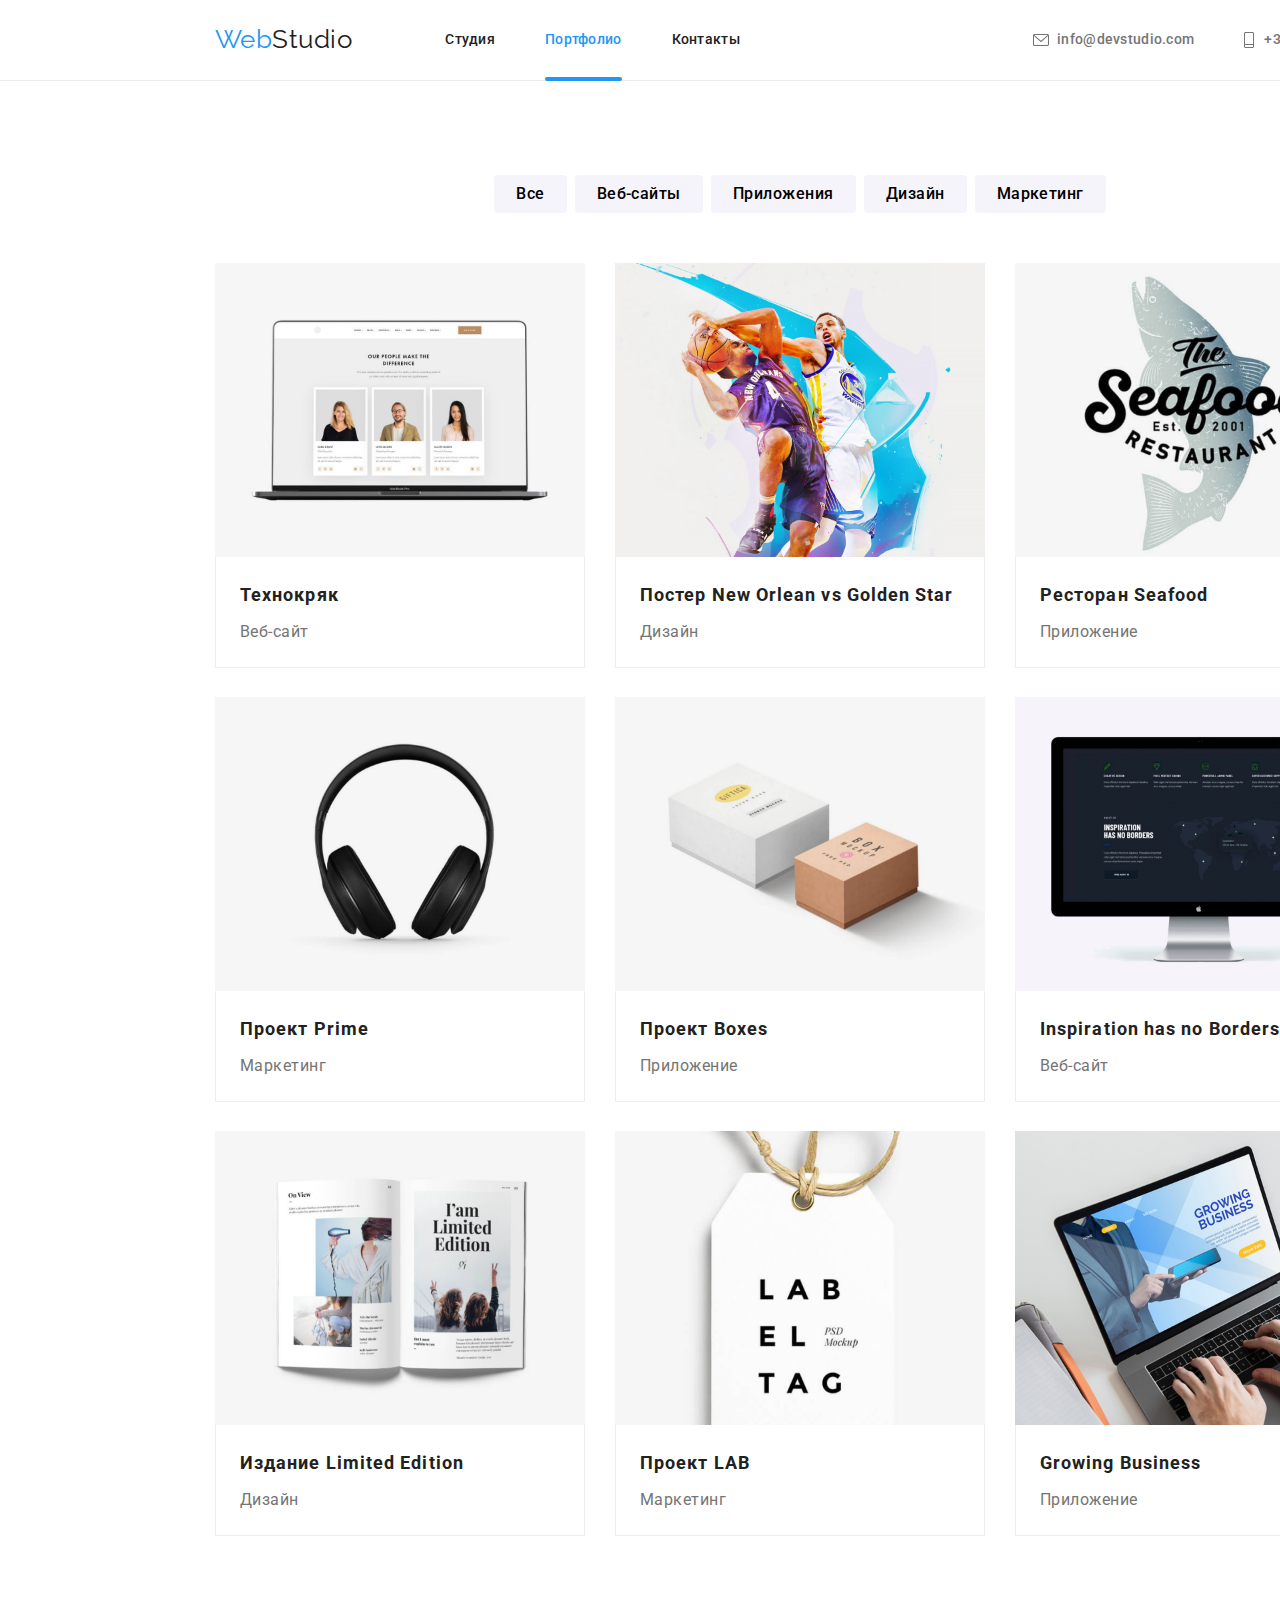
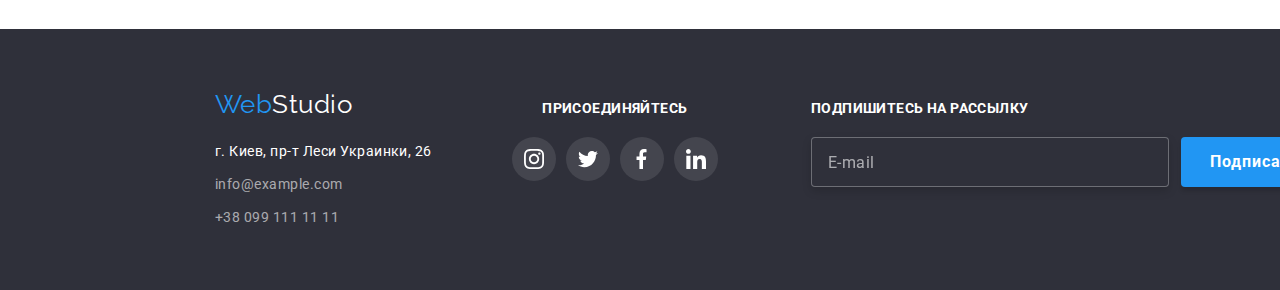
==== commit 59d91b62: "Second commit (portfolio img`s)" ====
--- a/portfolio/portfolio.html
+++ b/portfolio/portfolio.html
@@ -151,6 +151,11 @@
                 <div class="works__filled">
                   <img
                     class="works__image"
+                    srcset="
+                      ../images/technokrak.jpg      370w,
+                      ../images/technokrak740.jpg   740w,
+                      ../images/technokrak1110.jpg 1110w
+                    "
                     src="../images/technokrak.jpg"
                     alt="фото работников"
                     width="370"
@@ -173,6 +178,11 @@
                 <div class="works__filled">
                   <img
                     class="works__image"
+                    srcset="
+                      ../images/orlean-star.jpg      370w,
+                      ../images/orlean-star740.jpg   740w,
+                      ../images/orlean-star1110.jpg 1110w
+                    "
                     src="../images/orlean-star.jpg"
                     alt="два баскетболиста"
                     width="370"
@@ -197,6 +207,11 @@
                 <div class="works__filled">
                   <img
                     class="works__image"
+                    srcset="
+                      ../images/seafood.jpg      370w,
+                      ../images/seafood740.jpg   740w,
+                      ../images/seafood1110.jpg 1110w
+                    "
                     src="../images/seafood.jpg"
                     alt="логотип ресторана сифуд"
                     width="370"
@@ -219,6 +234,11 @@
                 <div class="works__filled">
                   <img
                     class="works__image"
+                    srcset="
+                      ../images/prime.jpg      370w,
+                      ../images/prime740.jpg   740w,
+                      ../images/prime1110.jpg 1110w
+                    "
                     src="../images/prime.jpg"
                     alt="черные наушники"
                     width="370"
@@ -241,6 +261,11 @@
                 <div class="works__filled">
                   <img
                     class="works__image"
+                    srcset="
+                      ../images/boxes.jpg      370w,
+                      ../images/boxes740.jpg   740w,
+                      ../images/boxes1110.jpg 1110w
+                    "
                     src="../images/boxes.jpg"
                     alt="две картонные коробки"
                     width="370"
@@ -263,6 +288,11 @@
                 <div class="works__filled">
                   <img
                     class="works__image"
+                    srcset="
+                      ../images/inspiration.jpg      370w,
+                      ../images/inspiration740.jpg   740w,
+                      ../images/inspiration1110.jpg 1110w
+                    "
                     src="../images/inspiration.jpg"
                     alt="монитор"
                     width="370"
@@ -285,6 +315,11 @@
                 <div class="works__filled">
                   <img
                     class="works__image"
+                    srcset="
+                      ../images/eddition.jpg      370w,
+                      ../images/eddition740.jpg   740w,
+                      ../images/eddition1110.jpg 1110w
+                    "
                     src="../images/eddition.jpg"
                     alt="книга с иллюстрацией"
                     width="370"
@@ -307,6 +342,11 @@
                 <div class="works__filled">
                   <img
                     class="works__image"
+                    srcset="
+                      ../images/lab.jpg      370w,
+                      ../images/lab740.jpg   740w,
+                      ../images/lab1110.jpg 1110w
+                    "
                     src="../images/lab.jpg"
                     alt="бирка с надписью лаб"
                     width="370"
@@ -329,6 +369,11 @@
                 <div class="works__filled">
                   <img
                     class="works__image"
+                    srcset="
+                      ../images/business.jpg      370w,
+                      ../images/business740.jpg   740w,
+                      ../images/business1110.jpg 1110w
+                    "
                     src="../images/business.jpg"
                     alt="человек печатает на ноутбуке"
                     width="370"
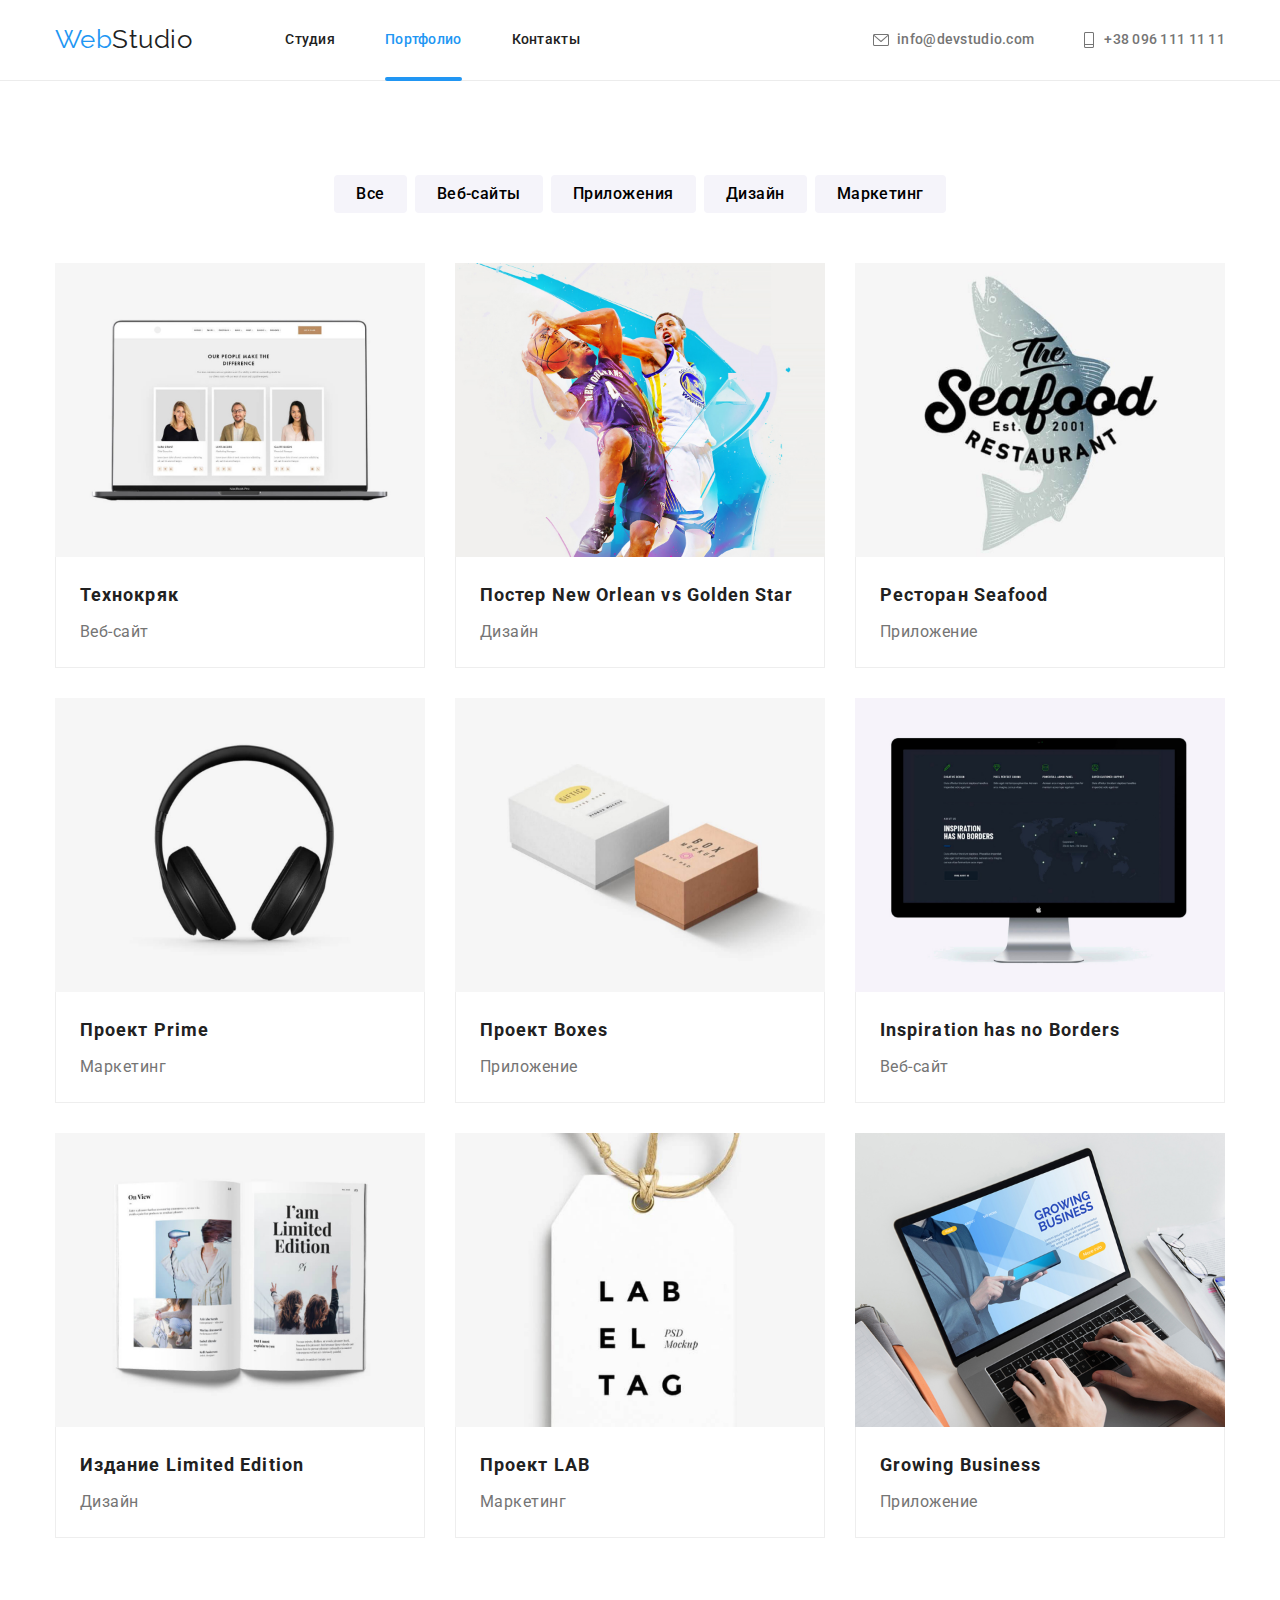
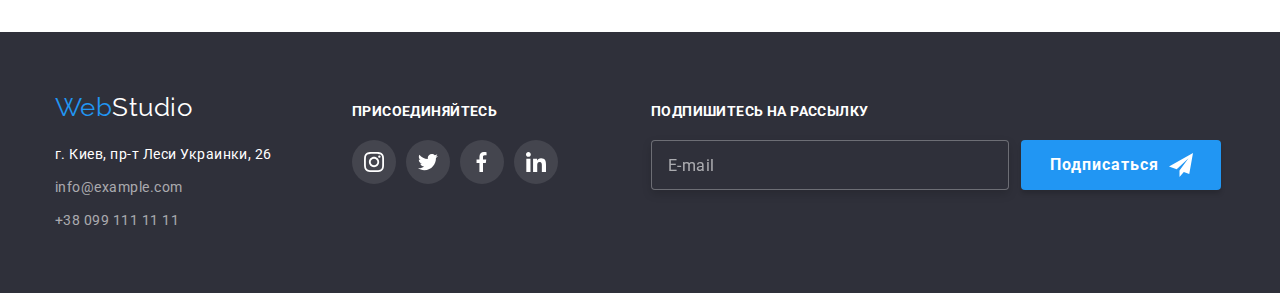
==== commit 5860eb0a: "Commit" ====
--- a/portfolio/portfolio.html
+++ b/portfolio/portfolio.html
@@ -158,8 +158,6 @@
                     "
                     src="../images/technokrak.jpg"
                     alt="фото работников"
-                    width="370"
-                    height="294"
                   />
                   <p class="works__text">
                     Технокряк это современная площадка распространения коронавируса. Компании
@@ -185,8 +183,6 @@
                     "
                     src="../images/orlean-star.jpg"
                     alt="два баскетболиста"
-                    width="370"
-                    height="294"
                   />
                   <p class="works__text">
                     Технокряк это современная площадка распространения коронавируса. Компании
@@ -214,8 +210,6 @@
                     "
                     src="../images/seafood.jpg"
                     alt="логотип ресторана сифуд"
-                    width="370"
-                    height="294"
                   />
                   <p class="works__text">
                     Технокряк это современная площадка распространения коронавируса. Компании
@@ -241,8 +235,6 @@
                     "
                     src="../images/prime.jpg"
                     alt="черные наушники"
-                    width="370"
-                    height="294"
                   />
                   <p class="works__text">
                     Технокряк это современная площадка распространения коронавируса. Компании
@@ -268,8 +260,6 @@
                     "
                     src="../images/boxes.jpg"
                     alt="две картонные коробки"
-                    width="370"
-                    height="294"
                   />
                   <p class="works__text">
                     Технокряк это современная площадка распространения коронавируса. Компании
@@ -295,8 +285,6 @@
                     "
                     src="../images/inspiration.jpg"
                     alt="монитор"
-                    width="370"
-                    height="294"
                   />
                   <p class="works__text">
                     Технокряк это современная площадка распространения коронавируса. Компании
@@ -322,8 +310,6 @@
                     "
                     src="../images/eddition.jpg"
                     alt="книга с иллюстрацией"
-                    width="370"
-                    height="294"
                   />
                   <p class="works__text">
                     Технокряк это современная площадка распространения коронавируса. Компании
@@ -349,8 +335,6 @@
                     "
                     src="../images/lab.jpg"
                     alt="бирка с надписью лаб"
-                    width="370"
-                    height="294"
                   />
                   <p class="works__text">
                     Технокряк это современная площадка распространения коронавируса. Компании
@@ -376,8 +360,6 @@
                     "
                     src="../images/business.jpg"
                     alt="человек печатает на ноутбуке"
-                    width="370"
-                    height="294"
                   />
                   <p class="works__text">
                     Технокряк это современная площадка распространения коронавируса. Компании
--- a/css/main.min.css
+++ b/css/main.min.css
@@ -1,2 +1,2 @@
-/*! modern-normalize v1.1.0 | MIT License | https://github.com/sindresorhus/modern-normalize */*,::before,::after{-webkit-box-sizing:border-box;box-sizing:border-box}html{line-height:1.15;-webkit-text-size-adjust:100%;-moz-tab-size:4;-o-tab-size:4;tab-size:4}body{margin:0;font-family:system-ui,-apple-system,"Segoe UI",Roboto,Helvetica,Arial,sans-serif,"Apple Color Emoji","Segoe UI Emoji"}hr{height:0;color:inherit}abbr[title]{-webkit-text-decoration:underline dotted;text-decoration:underline dotted}b,strong{font-weight:bolder}code,kbd,samp,pre{font-family:ui-monospace, SFMono-Regular, Consolas, 'Liberation Mono', Menlo, monospace;font-size:1em}small{font-size:80%}sub,sup{font-size:75%;line-height:0;position:relative;vertical-align:baseline}sub{bottom:-0.25em}sup{top:-0.5em}table{text-indent:0;border-color:inherit}button,input,optgroup,select,textarea{font-family:inherit;font-size:100%;line-height:1.15;margin:0}button,select{text-transform:none}button,[type='button'],[type='reset'],[type='submit']{-webkit-appearance:button}::-moz-focus-inner{border-style:none;padding:0}:-moz-focusring{outline:1px dotted ButtonText}:-moz-ui-invalid{box-shadow:none}legend{padding:0}progress{vertical-align:baseline}::-webkit-inner-spin-button,::-webkit-outer-spin-button{height:auto}[type='search']{-webkit-appearance:textfield;outline-offset:-2px}::-webkit-search-decoration{-webkit-appearance:none}::-webkit-file-upload-button{-webkit-appearance:button;font:inherit}summary{display:list-item}.page-header__logo,.page-footer__logo{font-family:Raleway, sans-serif;color:#2196f3;font-weight:400;font-size:24px;line-height:1.17;text-decoration:none;outline:none}.page-header__link{font-weight:500;font-size:14px;line-height:1.14;letter-spacing:0.02em;text-decoration:none}.hero__button,.modal__button,.page-footer__subbutton{font-family:inherit;font-weight:700;font-size:16px;line-height:1.87;color:#fff;letter-spacing:0.06em}.examples__title,.team__title,.clients__title{font-weight:700;font-size:28px;line-height:33px;text-align:center;margin-top:0}.team__name,.team__text{font-size:16px;line-height:1.19;margin-top:0;margin-bottom:0;padding-bottom:10px;text-align:center}.page-footer__location,.page-footer__mail,.page-footer__tel{font-size:14px;line-height:1.71}.page-footer__join,.page-footer__subtitle{font-weight:700;font-size:14px;line-height:1.14;letter-spacing:0.03em;text-transform:uppercase;color:#fff}body{font-family:'Roboto', sans-serif;background:#fff;color:#212121;letter-spacing:0.03em}.container{margin-left:auto;margin-right:auto;padding-left:15px;padding-right:15px}@media screen and (min-width: 320px){.container{width:480px}}@media screen and (min-width: 768px){.container{width:768px}}@media screen and (min-width: 1200px){.container{width:1200px}}.page-header{border-bottom:1px solid #ececec}@media screen and (max-width: 768px){.page-header{width:480px;margin-right:auto;margin-left:auto}}@media screen and (min-width: 768px){.page-header{width:768px;margin-right:auto;margin-left:auto}}@media screen and (min-width: 1200px){.page-header{width:1600px;margin-right:auto;margin-left:auto}}.page-header__header{display:-webkit-box;display:-ms-flexbox;display:flex;-webkit-box-align:center;-ms-flex-align:center;align-items:center;position:relative}@media screen and (max-width: 768px){.page-header__header{-webkit-box-pack:justify;-ms-flex-pack:justify;justify-content:space-between}}.page-header__logo{display:block;font-family:Raleway, sans-serif;color:#2196f3;font-weight:400;text-decoration:none;outline:none;padding-top:16px;padding-bottom:16px}@media screen and (min-width: 768px){.page-header__logo{padding-top:26px;padding-bottom:26px}}@media screen and (min-width: 1200px){.page-header__logo{font-size:26px;line-height:1.19;padding-top:24px;padding-bottom:25px}}.page-header__accent{color:#212121}.page-header__tablet-desktop{display:none}@media screen and (min-width: 768px){.page-header__tablet-desktop{display:-webkit-box;display:-ms-flexbox;display:flex;-webkit-box-flex:1;-ms-flex-positive:1;flex-grow:1;margin-left:88px;-webkit-box-pack:justify;-ms-flex-pack:justify;justify-content:space-between}}@media screen and (min-width: 1200px){.page-header__tablet-desktop{display:-webkit-box;display:-ms-flexbox;display:flex;-webkit-box-flex:1;-ms-flex-positive:1;flex-grow:1;margin-left:93px;-webkit-box-pack:justify;-ms-flex-pack:justify;justify-content:space-between}}.page-header__tablet-desktop.is-open{display:block}.page-header__nav{display:-webkit-box;display:-ms-flexbox;display:flex;list-style:none;margin-top:0;margin-bottom:0;padding-left:0}.page-header__item+.page-header__item{margin-left:50px}.page-header__item-contact:not(:last-child){margin-bottom:10px}@media screen and (min-width: 1200px){.page-header__item-contact:not(:last-child){margin-bottom:0}}@media screen and (min-width: 1200px){.page-header__item-contact+.page-header__item-contact{margin-left:50px}}.page-header__item-contact{display:-webkit-box;display:-ms-flexbox;display:flex;-webkit-box-pack:baseline;-ms-flex-pack:baseline;justify-content:baseline}.page-header__link{display:block;padding-top:32px;padding-bottom:32px;position:relative;color:#212121;-webkit-transition-property:color;transition-property:color;-webkit-transition-duration:250ms;transition-duration:250ms;-webkit-transition-timing-function:cubic-bezier(0.4, 0, 0.2, 1);transition-timing-function:cubic-bezier(0.4, 0, 0.2, 1)}.page-header__link:hover,.page-header__link:focus{color:#2196f3;outline:none}.page-header__link--current{color:#2196f3}.page-header__link--current::after{display:block;content:'';position:absolute;left:0;bottom:-2px;width:100%;height:4px;border-radius:2px;background-color:#2196f3}@media screen and (min-width: 1200px){.page-header__link--current::after{bottom:-1.1px}}.page-header__contacts{display:block;padding:0;margin:0;list-style:none}@media screen and (min-width: 1200px){.page-header__contacts{display:-webkit-box;display:-ms-flexbox;display:flex;margin-top:0;margin-bottom:0;padding-left:0}}.page-header__mailicon{width:14px;height:10px;margin-right:6px;fill:currentColor}@media screen and (min-width: 1200px){.page-header__mailicon{width:16px;height:12px;margin-right:8px}}.page-header__mail,.page-header__tel{display:block;color:#757575;font-weight:500;font-size:12px;line-height:1.16;letter-spacing:0.02em;text-decoration:none;outline:none;-webkit-transition-property:color;transition-property:color;-webkit-transition-duration:250ms;transition-duration:250ms;-webkit-transition-timing-function:cubic-bezier(0.4, 0, 0.2, 1);transition-timing-function:cubic-bezier(0.4, 0, 0.2, 1)}@media screen and (min-width: 1200px){.page-header__mail,.page-header__tel{display:-webkit-box;display:-ms-flexbox;display:flex;-webkit-box-align:center;-ms-flex-align:center;align-items:center;-webkit-box-pack:center;-ms-flex-pack:center;justify-content:center;background-size:cover;font-size:14px;line-height:1.14;padding-top:32px;padding-bottom:32px}}.page-header__tel{min-width:123px;margin-bottom:20px}@media screen and (min-width: 1200px){.page-header__tel{margin-bottom:0}}.page-header__mail{margin-top:20px}@media screen and (min-width: 1200px){.page-header__mail{margin-top:0}}.page-header__telicon{width:10px;height:14px;margin-right:8px;fill:currentColor}@media screen and (min-width: 1200px){.page-header__telicon{height:16px;margin-right:10px}}.page-header__mail:hover,.page-header__mail:focus,.page-header__tel:hover,.page-header__tel:focus{color:#2196f3}.menu-button{display:-webkit-inline-box;display:-ms-inline-flexbox;display:inline-flex;margin:0;padding:0;border:none;background-color:#fff}@media screen and (max-width: 767px){.menu-button{display:block}}@media screen and (min-width: 768px){.menu-button{display:none}}@media screen and (min-width: 320px){.hero{width:480px;height:400px;margin-right:auto;margin-left:auto;background:#2f303a;background-image:-webkit-gradient(linear, left top, left bottom, from(rgba(47,48,58,0.4)), to(rgba(47,48,58,0.4))),url(../images/background_image_mobile.jpg);background-image:linear-gradient(rgba(47,48,58,0.4), rgba(47,48,58,0.4)),url(../images/background_image_mobile.jpg);background-repeat:no-repeat;padding-top:118px;padding-bottom:198px}}@media screen and (min-width: 320px) and (min-device-pixel-ratio: 2), screen and (min-width: 320px) and (-webkit-min-device-pixel-ratio: 2), screen and (min-width: 320px) and (min-resolution: 192dpi), screen and (min-width: 320px) and (min-resolution: 2dppx){.hero .hero{background-image:url("/images/background_image_mobile2x.jpg")}}@media screen and (min-width: 768px){.hero{width:768px;background-image:-webkit-gradient(linear, left top, left bottom, from(rgba(47,48,58,0.4)), to(rgba(47,48,58,0.4))),url(/images/background_image_tablet.jpg);background-image:linear-gradient(rgba(47,48,58,0.4), rgba(47,48,58,0.4)),url(/images/background_image_tablet.jpg);background-repeat:no-repeat;padding-top:118px;padding-bottom:118px}}@media screen and (min-width: 768px) and (min-device-pixel-ratio: 2), screen and (min-width: 768px) and (-webkit-min-device-pixel-ratio: 2), screen and (min-width: 768px) and (min-resolution: 192dpi), screen and (min-width: 768px) and (min-resolution: 2dppx){.hero .hero{background-image:url("/images/background_image_tablet2x.jpg")}}@media screen and (min-width: 1200px){.hero{width:1600px;height:600px;background:#2f303a;background-image:-webkit-gradient(linear, left top, left bottom, from(rgba(47,48,58,0.4)), to(rgba(47,48,58,0.4))),url(/images/background_image.jpg);background-image:linear-gradient(rgba(47,48,58,0.4), rgba(47,48,58,0.4)),url(/images/background_image.jpg);padding-top:200px;padding-bottom:200px}}@media screen and (min-width: 1200px) and (min-device-pixel-ratio: 2), screen and (min-width: 1200px) and (-webkit-min-device-pixel-ratio: 2), screen and (min-width: 1200px) and (min-resolution: 192dpi), screen and (min-width: 1200px) and (min-resolution: 2dppx){.hero .hero{background-image:url("/images/background_image@2x.jpg")}}.hero__title{text-transform:uppercase;color:#fff;font-weight:900;font-size:26px;line-height:1.62;letter-spacing:0.06em;text-align:center;margin-top:0;margin-bottom:30px}@media screen and (min-width: 768px){.hero__title{font-size:26px;line-height:1.62}}@media screen and (min-width: 1200px){.hero__title{font-size:44px;line-height:1.36}}.hero__button{background:#2196f3;position:relative;left:50%;-webkit-transform:translate(-50%, 0);transform:translate(-50%, 0);min-width:200px;height:50px;padding:10px 32px 10px 32px;cursor:pointer;outline:none;border-radius:4px;border:0}.modal{position:absolute;top:50%;left:50%;-webkit-transform:translate(-50%, -50%);transform:translate(-50%, -50%);width:450px;height:609px;background-color:#fff;-webkit-box-shadow:0px 1px 3px rgba(0,0,0,0.12),0px 1px 1px rgba(0,0,0,0.14),0px 2px 1px rgba(0,0,0,0.2);box-shadow:0px 1px 3px rgba(0,0,0,0.12),0px 1px 1px rgba(0,0,0,0.14),0px 2px 1px rgba(0,0,0,0.2);border-radius:4px}@media screen and (min-width: 1200px){.modal{width:528px;height:581px}}.modal__backdrop{z-index:1;position:fixed;top:0;left:0;width:100%;height:100%;background-color:rgba(0,0,0,0.2)}.modal__backdrop--is-hidden{opacity:0;pointer-events:none}.modal__btnclose{position:absolute;top:0;right:0;margin-top:8px;margin-right:8px;padding:0;width:30px;height:30px;border-radius:50%;border:1px solid rgba(0,0,0,0.1);fill:#000000;background-color:#fff;cursor:pointer;-webkit-transition-property:fill;transition-property:fill;-webkit-transition-duration:250ms;transition-duration:250ms;-webkit-transition-timing-function:cubic-bezier(0.4, 0, 0.2, 1);transition-timing-function:cubic-bezier(0.4, 0, 0.2, 1)}.modal__btnclose:hover,.modal__btnclose:focus{fill:#2196f3}.modal__form{margin:40px}.modal__title{font-weight:700;font-size:20px;line-height:1.15;text-align:center;letter-spacing:0.03em;margin:0 0 12px 0}.modal__field{position:relative;display:-webkit-box;display:-ms-flexbox;display:flex;-webkit-box-orient:vertical;-webkit-box-direction:normal;-ms-flex-direction:column;flex-direction:column;margin-bottom:10px;margin-left:0;padding:0}.modal__comment{margin-bottom:20px}.modal__agreement{-webkit-box-orient:horizontal;-webkit-box-direction:normal;-ms-flex-direction:row;flex-direction:row;-webkit-box-align:center;-ms-flex-align:center;align-items:center;margin-bottom:30px}.modal__agreement input[type='checkbox']{margin-right:7px}.modal__label{position:relative;margin-bottom:4px;font-size:12px;line-height:1.17;letter-spacing:0.01em;color:#757575}.modal__condition{display:-webkit-box;display:-ms-flexbox;display:flex;-webkit-box-align:center;-ms-flex-align:center;align-items:center;position:relative;font-size:12px;line-height:1.17;letter-spacing:0.03em;color:#757575}@media screen and (min-width: 1200px){.modal__condition{font-size:14px;line-height:1.71}}.modal__icon{position:absolute;margin-top:auto;margin-bottom:auto;margin-right:8px;fill:#fff;border:2px solid black;border-radius:2px}@media screen and (min-width: 1200px){.modal__icon{position:relative}}.modal__checkbox:checked+.modal__icon{fill:#2196f3;border:0;border-radius:2px}.modal__checkbox{-webkit-appearance:none;-moz-appearance:none;appearance:none}.modal__input{height:40px;padding-left:42px;margin:0;font-size:12px;line-height:1.17;letter-spacing:0.01em;border:1px solid rgba(33,33,33,0.2);border-radius:4px;outline:none;-webkit-transition-property:border-color;transition-property:border-color;-webkit-transition-duration:250ms;transition-duration:250ms;-webkit-transition-timing-function:cubic-bezier(0.4, 0, 0.2, 1);transition-timing-function:cubic-bezier(0.4, 0, 0.2, 1)}.modal__textarea{height:120px;padding:12px;resize:none;font-size:12px;line-height:1.17;letter-spacing:0.01em;border:1px solid rgba(33,33,33,0.2);border-radius:4px;outline:none;-webkit-transition-property:border-color;transition-property:border-color;-webkit-transition-duration:250ms;transition-duration:250ms;-webkit-transition-timing-function:cubic-bezier(0.4, 0, 0.2, 1);transition-timing-function:cubic-bezier(0.4, 0, 0.2, 1)}.modal__svg{position:absolute;top:65%;margin-left:15px;-webkit-transform:translateY(-50%);transform:translateY(-50%);-webkit-transition-property:fill;transition-property:fill;-webkit-transition-duration:250ms;transition-duration:250ms;-webkit-transition-timing-function:cubic-bezier(0.4, 0, 0.2, 1);transition-timing-function:cubic-bezier(0.4, 0, 0.2, 1)}.modal__textarea::-webkit-input-placeholder{color:rgba(117,117,117,0.5)}.modal__textarea:-ms-input-placeholder{color:rgba(117,117,117,0.5)}.modal__textarea::-ms-input-placeholder{color:rgba(117,117,117,0.5)}.modal__textarea::placeholder{color:rgba(117,117,117,0.5)}.modal__input:hover,.modal__textarea:hover,.modal__input:focus,.modal__textarea:focus{border-color:#2196f3}.modal__input:hover ~ .modal__svg,.modal__input:focus ~ .modal__svg{fill:#2196f3}.modal__text{margin-left:16px}@media screen and (min-width: 1200px){.modal__text{margin-left:0}}.modal__text--accent{margin-left:5px;color:#2196f3}.modal__button{position:absolute;left:50%;-webkit-transform:translate(-50%);transform:translate(-50%);background:#2196f3;-webkit-box-shadow:0px 4px 4px rgba(0,0,0,0.15);box-shadow:0px 4px 4px rgba(0,0,0,0.15);border-radius:4px;min-width:200px;height:50px;padding:10px 55px 10px 56px;cursor:pointer;outline:none;border:0;-webkit-transition-property:background;transition-property:background;-webkit-transition-duration:250ms;transition-duration:250ms;-webkit-transition-timing-function:cubic-bezier(0.4, 0, 0.2, 1);transition-timing-function:cubic-bezier(0.4, 0, 0.2, 1)}.modal__button:hover,.modal__button:focus{background:#188ce8}.features{width:480px;margin-right:auto;margin-left:auto;padding-top:60px;padding-bottom:60px}@media screen and (min-width: 768px){.features{width:768px}}@media screen and (min-width: 1200px){.features{width:1600px;padding-top:94px;padding-bottom:0}}.features__list{display:-webkit-box;display:-ms-flexbox;display:flex;-ms-flex-wrap:wrap;flex-wrap:wrap;list-style:none;margin-top:0;margin-bottom:0;padding-left:0}.features__item{width:450px}@media screen and (min-width: 768px){.features__item{width:354px}}@media screen and (min-width: 1200px){.features__item{width:270px}}.features__item:not(:last-child){margin-bottom:30px}@media screen and (min-width: 768px){.features__item:not(:last-child){margin-bottom:0}}@media screen and (min-width: 768px){.features__item:nth-child(-n+2){margin-bottom:30px;margin-right:0}}@media screen and (min-width: 1200px){.features__item:nth-child(-n+2){margin-bottom:0;margin-right:30px}}@media screen and (min-width: 768px){.features__item:nth-child(odd){margin-right:30px}}.features__bgc{display:-webkit-box;display:-ms-flexbox;display:flex;-webkit-box-align:center;-ms-flex-align:center;align-items:center;-webkit-box-pack:center;-ms-flex-pack:center;justify-content:center;width:450px;height:120px;background-color:#f5f4fa}@media screen and (min-width: 768px){.features__bgc{width:354px}}@media screen and (min-width: 1200px){.features__bgc{width:270px}}.features__icon{width:70px;height:70px}.features__title{text-transform:uppercase;font-weight:700;font-size:14px;line-height:1.14;margin-top:0;margin-bottom:0;padding-bottom:10px;padding-top:30px}@media screen and (max-width: 768px){.features__title{text-align:center}}.features__text{color:#757575;font-size:14px;line-height:1.71;margin-top:0;margin-bottom:0}.examples{display:none}@media screen and (min-width: 1200px){.examples{width:1600px;display:block;padding-top:94px;padding-bottom:94px;margin-left:auto;margin-right:auto}}.examples__title{font-size:36px;line-height:1.17;margin-bottom:50px}.examples__list{display:-webkit-box;display:-ms-flexbox;display:flex;-ms-flex-wrap:wrap;flex-wrap:wrap;list-style:none;margin-top:0;margin-bottom:0;padding:0}.examples__item{display:block;position:relative}.examples__item:not(:last-child){margin-right:30px}.examples__item:hover .examples__window,.examples__item:focus .examples__window{opacity:1}.examples__photo{display:block}.examples__window{position:absolute;bottom:0;left:0;width:100%;height:70px;opacity:0;pointer-events:none;display:-webkit-box;display:-ms-flexbox;display:flex;-webkit-box-align:center;-ms-flex-align:center;align-items:center;-webkit-box-pack:center;-ms-flex-pack:center;justify-content:center;font-weight:700;font-size:14px;line-height:1.14;text-align:center;letter-spacing:0.03em;text-transform:uppercase;color:#fff;background:rgba(47,48,58,0.8);-webkit-transition-property:opacity;transition-property:opacity;-webkit-transition-duration:250ms;transition-duration:250ms;-webkit-transition-timing-function:cubic-bezier(0.4, 0, 0.2, 1);transition-timing-function:cubic-bezier(0.4, 0, 0.2, 1)}.team{background-color:#f5f4fa;width:480px;margin-right:auto;margin-left:auto;padding-top:60px;padding-bottom:60px}@media screen and (min-width: 768px){.team{width:768px}}@media screen and (min-width: 1200px){.team{width:1600px;padding-top:94px;padding-bottom:94px}}.team__title{margin-bottom:30px}@media screen and (min-width: 1200px){.team__title{font-size:36px;line-height:1.17;margin-bottom:50px}}.team__list{display:-webkit-box;display:-ms-flexbox;display:flex;-ms-flex-wrap:wrap;flex-wrap:wrap;list-style:none;margin:0;padding-left:0}@media screen and (min-width: 768px){.team__list{margin:-15px}}@media screen and (min-width: 1200px){.team__list{margin:0}}.team__item:not(:last-child){margin-bottom:30px}@media screen and (min-width: 768px){.team__item:not(:last-child){margin-bottom:15px}}@media screen and (min-width: 1200px){.team__item:not(:last-child){margin-right:30px;margin-bottom:0}}.team__item{width:450px;background:#fff;-webkit-box-shadow:0px 1px 3px rgba(0,0,0,0.12),0px 1px 1px rgba(0,0,0,0.14),0px 2px 1px rgba(0,0,0,0.2);box-shadow:0px 1px 3px rgba(0,0,0,0.12),0px 1px 1px rgba(0,0,0,0.14),0px 2px 1px rgba(0,0,0,0.2);border-radius:0px 0px 4px 4px}@media screen and (min-width: 768px){.team__item{width:354px;height:536px;margin:15px}}@media screen and (min-width: 1200px){.team__item{width:270px;height:428px;margin:0}}.team__photo{display:block;width:450px;height:460px}@media screen and (min-width: 768px){.team__photo{width:354px;height:374px}}@media screen and (min-width: 1200px){.team__photo{width:270px;height:260px}}.team__data{padding-top:30px;padding-bottom:16px}.team__name{font-weight:500}.team__text{color:#757575}@media screen and (max-width: 768px){.team__text{padding-bottom:0}}.team__links{display:-webkit-box;display:-ms-flexbox;display:flex;list-style:none;margin:0 32px 30px 32px;padding-left:0}@media screen and (max-width: 768px){.team__links{-webkit-box-pack:center;-ms-flex-pack:center;justify-content:center;margin-right:0;margin-left:0;margin-bottom:24px}}.team__button:not(:last-child){margin-right:10px}.team__btnlink{fill:#afb1b8;display:-webkit-box;display:-ms-flexbox;display:flex;-webkit-box-pack:center;-ms-flex-pack:center;justify-content:center;-webkit-box-align:center;-ms-flex-align:center;align-items:center;width:44px;height:44px;border-radius:50%;-webkit-transition-property:background-color, fill;transition-property:background-color, fill;-webkit-transition-duration:250ms;transition-duration:250ms;-webkit-transition-timing-function:cubic-bezier(0.4, 0, 0.2, 1);transition-timing-function:cubic-bezier(0.4, 0, 0.2, 1)}.team__btnlink:hover,.team__btnlink:focus{background-color:#2196f3;fill:#fff}.clients{width:480px;margin-right:auto;margin-left:auto;padding-top:60px;padding-bottom:60px}@media screen and (min-width: 768px){.clients{width:768px}}@media screen and (min-width: 1200px){.clients{width:1600px;padding-top:94px;padding-bottom:94px}}.clients__title{margin-bottom:30px}@media screen and (min-width: 1200px){.clients__title{font-size:36px;line-height:1.17;margin-bottom:50px}}.clients__links{display:-webkit-box;display:-ms-flexbox;display:flex;-ms-flex-wrap:wrap;flex-wrap:wrap;list-style:none;margin-top:0;margin-bottom:0;padding-left:0;-webkit-box-pack:center;-ms-flex-pack:center;justify-content:center;margin:-15px}@media screen and (min-width: 1200px){.clients__links{-ms-flex-wrap:nowrap;flex-wrap:nowrap}}.clients__icon{margin:15px}.clients__button{display:-webkit-box;display:-ms-flexbox;display:flex;-webkit-box-pack:center;-ms-flex-pack:center;justify-content:center;-webkit-box-align:center;-ms-flex-align:center;align-items:center;width:210px;height:92px;border:1px solid #afb1b8;border-radius:4px;fill:#afb1b8;-webkit-transition-property:border, fill;transition-property:border, fill;-webkit-transition-duration:250ms;transition-duration:250ms;-webkit-transition-timing-function:cubic-bezier(0.4, 0, 0.2, 1);transition-timing-function:cubic-bezier(0.4, 0, 0.2, 1)}@media screen and (min-width: 768px){.clients__button{width:226px}}@media screen and (min-width: 1200px){.clients__button{width:170px}}.clients__button:hover,.clients__button:focus{border:1px solid #2196f3;fill:#2196f3}.works{width:480px;margin-right:auto;margin-left:auto;padding-top:60px;padding-bottom:60px}@media screen and (min-width: 768px){.works{width:768px}}@media screen and (min-width: 1200px){.works{width:1600px;padding-top:94px;padding-bottom:94px}}.works__filters{display:-webkit-box;display:-ms-flexbox;display:flex;-ms-flex-wrap:wrap;flex-wrap:wrap;list-style:none;margin-top:0;margin-bottom:30px;padding-left:0;-webkit-box-pack:left;-ms-flex-pack:left;justify-content:left}@media screen and (min-width: 768px){.works__filters{-webkit-box-pack:center;-ms-flex-pack:center;justify-content:center}}@media screen and (min-width: 1200px){.works__filters{margin-bottom:50px}}.works__btnitem:not(:last-child){margin-right:8px}.works__btnitem:nth-child(-n+2){margin-bottom:15px}@media screen and (min-width: 768px){.works__btnitem:nth-child(-n+2){margin-bottom:0}}@media screen and (max-width: 767px){.works__btnitem:nth-child(3n){margin-bottom:15px;margin-right:0}}.works__button{font-family:inherit;background-color:#f5f4fa;font-weight:500;font-size:16px;line-height:1.63;letter-spacing:0.03em;padding:6px 22px 6px 22px;cursor:pointer;border-radius:4px;border:0;-webkit-transition-property:color, background-color, outline, -webkit-box-shadow;transition-property:color, background-color, outline, -webkit-box-shadow;transition-property:color, background-color, outline, box-shadow;transition-property:color, background-color, outline, box-shadow, -webkit-box-shadow;-webkit-transition-duration:250ms;transition-duration:250ms;-webkit-transition-timing-function:cubic-bezier(0.4, 0, 0.2, 1);transition-timing-function:cubic-bezier(0.4, 0, 0.2, 1)}.works__button:hover,.works__button:focus{background-color:#2196f3;color:#fff;outline:none;-webkit-box-shadow:0px 3px 1px rgba(0,0,0,0.1),0px 1px 2px rgba(0,0,0,0.08),0px 2px 2px rgba(0,0,0,0.12);box-shadow:0px 3px 1px rgba(0,0,0,0.1),0px 1px 2px rgba(0,0,0,0.08),0px 2px 2px rgba(0,0,0,0.12)}.works__list{display:-webkit-box;display:-ms-flexbox;display:flex;-ms-flex-wrap:wrap;flex-wrap:wrap;list-style:none;margin-top:0;margin-bottom:0;padding-left:0;margin:-15px}.works__item{width:450px;height:404px;margin:15px;-webkit-transition-property:-webkit-box-shadow;transition-property:-webkit-box-shadow;transition-property:box-shadow;transition-property:box-shadow, -webkit-box-shadow;-webkit-transition-duration:250ms;transition-duration:250ms;-webkit-transition-timing-function:cubic-bezier(0.4, 0, 0.2, 1);transition-timing-function:cubic-bezier(0.4, 0, 0.2, 1)}@media screen and (min-width: 768px){.works__item{width:354px}}@media screen and (min-width: 1200px){.works__item{width:370px}}.works__item:hover,.works__item:focus{-webkit-box-shadow:0px 1px 1px rgba(0,0,0,0.12),0px 4px 4px rgba(0,0,0,0.06),1px 4px 6px rgba(0,0,0,0.16);box-shadow:0px 1px 1px rgba(0,0,0,0.12),0px 4px 4px rgba(0,0,0,0.06),1px 4px 6px rgba(0,0,0,0.16)}.works__item:hover .works__text,.works__item:focus .works__text{-webkit-transform:translateY(0);transform:translateY(0)}.works__image{display:block;width:450px;margin-right:0}@media screen and (min-width: 768px){.works__image{width:354px}}@media screen and (min-width: 1200px){.works__image{width:370px}}.works__filled{position:relative;overflow:hidden}.works__text{position:absolute;top:0;left:0;width:100%;height:100%;pointer-events:none;display:-webkit-box;display:-ms-flexbox;display:flex;-webkit-box-align:center;-ms-flex-align:center;align-items:center;-webkit-box-pack:center;-ms-flex-pack:center;justify-content:center;font-size:18px;line-height:1.56;letter-spacing:0.03em;color:#fff;padding-left:24px;padding-right:24px;margin:0;background:rgba(33,150,243,0.9);-webkit-transform:translateY(100%);transform:translateY(100%);-webkit-transition-property:-webkit-transform;transition-property:-webkit-transform;transition-property:transform;transition-property:transform, -webkit-transform;-webkit-transition-duration:250ms;transition-duration:250ms;-webkit-transition-timing-function:cubic-bezier(0.4, 0, 0.2, 1);transition-timing-function:cubic-bezier(0.4, 0, 0.2, 1)}.works__border{border:1px solid #eeeeee;border-top:none;padding:20px 0 20px 24px}.works__links{text-decoration:none;outline:none}.works__image{display:block}.works__title{font-weight:700;font-size:18px;line-height:2;letter-spacing:0.06em;color:#212121;padding-bottom:4px;margin-top:0;margin-bottom:0}.works__description{font-size:16px;line-height:1.88;color:#757575;margin-top:0;margin-bottom:0;margin-left:0}.page-footer{background-color:#2f303a;padding-top:60px;padding-bottom:60px;width:480px;margin-right:auto;margin-left:auto}@media screen and (min-width: 768px){.page-footer{width:768px}}@media screen and (min-width: 1200px){.page-footer{width:1600px}}.page-footer__flexbox{display:block;-webkit-box-pack:justify;-ms-flex-pack:justify;justify-content:space-between}@media screen and (min-width: 768px){.page-footer__flexbox{display:-webkit-box;display:-ms-flexbox;display:flex}}.page-footer__info{display:block}@media screen and (min-width: 768px){.page-footer__info{margin-left:80px;padding:0 0 60px 0}}@media screen and (min-width: 1200px){.page-footer__info{margin-left:0;padding:0}}.page-footer__logo{display:block;text-align:center;margin-bottom:20px;width:154px;margin-left:auto;margin-right:auto}@media screen and (min-width: 1200px){.page-footer__logo{font-size:26px;line-height:1.19;text-align:start;margin-left:0;margin-right:0}}.page-footer__logo .page-footer__logo--accent{color:#fff}.page-footer__contacts{font-style:normal;text-align:center}@media screen and (min-width: 1200px){.page-footer__contacts{text-align:left}}.page-footer__location{color:#fff;margin-top:0;margin-bottom:9px}.page-footer__mail,.page-footer__tel{display:block;color:rgba(255,255,255,0.6);text-decoration:none;outline:none}.page-footer__mail{margin-bottom:9px}.page-footer__container{display:block}@media screen and (min-width: 1200px){.page-footer__container{display:-webkit-box;display:-ms-flexbox;display:flex}}.page-footer__social{margin:0;padding:60px 0 60px 0;text-align:center}@media screen and (min-width: 768px){.page-footer__social{margin-right:89px;padding:0 0 60px 0}}@media screen and (min-width: 1200px){.page-footer__social{margin-left:80px;margin-right:0;padding:0}}.page-footer__join{margin:0}@media screen and (min-width: 1200px){.page-footer__join{margin-top:12px}}.page-footer__links{display:-webkit-box;display:-ms-flexbox;display:flex;-webkit-box-pack:center;-ms-flex-pack:center;justify-content:center;list-style:none;margin-top:20px;margin-bottom:0;padding-left:0}.page-footer__network:not(:last-child){margin-right:10px}.page-footer__link{display:-webkit-box;display:-ms-flexbox;display:flex;-webkit-box-align:center;-ms-flex-align:center;align-items:center;-webkit-box-pack:center;-ms-flex-pack:center;justify-content:center;width:44px;height:44px;background:rgba(255,255,255,0.1);border-radius:50%;-webkit-transition-property:background-color;transition-property:background-color;-webkit-transition-duration:250ms;transition-duration:250ms;-webkit-transition-timing-function:cubic-bezier(0.4, 0, 0.2, 1);transition-timing-function:cubic-bezier(0.4, 0, 0.2, 1)}.page-footer__link:hover,.page-footer__link:focus{background-color:#2196f3}.page-footer__subscribe{margin:0;text-align:center}@media screen and (min-width: 1200px){.page-footer__subscribe{text-align:left;margin-left:93px}}.page-footer__subtitle{margin:0 0 20px 0}@media screen and (min-width: 1200px){.page-footer__subtitle{margin-top:12px}}.page-footer__block{display:block}@media screen and (min-width: 1200px){.page-footer__block{display:-webkit-box;display:-ms-flexbox;display:flex}}.page-footer__input{background-color:#2f303a;width:450px;height:50px;padding-left:16px;margin-bottom:20px;border:1px solid rgba(255,255,255,0.3);-webkit-filter:drop-shadow(0px 4px 4px rgba(0,0,0,0.15));filter:drop-shadow(0px 4px 4px rgba(0,0,0,0.15));border-radius:4px;outline:none;color:#fff}@media screen and (min-width: 1200px){.page-footer__input{width:358px;margin-bottom:0}}.page-footer__input::-webkit-input-placeholder{font-size:16px;line-height:1.25;letter-spacing:0.03em;color:rgba(255,255,255,0.6)}.page-footer__input:-ms-input-placeholder{font-size:16px;line-height:1.25;letter-spacing:0.03em;color:rgba(255,255,255,0.6)}.page-footer__input::-ms-input-placeholder{font-size:16px;line-height:1.25;letter-spacing:0.03em;color:rgba(255,255,255,0.6)}.page-footer__input::placeholder{font-size:16px;line-height:1.25;letter-spacing:0.03em;color:rgba(255,255,255,0.6)}.page-footer__button{position:relative;width:200px;left:50%;-webkit-transform:translate(-50%, 0);transform:translate(-50%, 0)}@media screen and (min-width: 1200px){.page-footer__button{left:0;-webkit-transform:translate(0, 0);transform:translate(0, 0)}}.page-footer__subbutton{width:200px;height:50px;margin-left:0;background:#2196f3;-webkit-box-shadow:0px 4px 4px rgba(0,0,0,0.15);box-shadow:0px 4px 4px rgba(0,0,0,0.15);border-radius:4px;cursor:pointer;outline:none;border:0;padding:10px 62px 10px 29px;letter-spacing:0.06em;color:#fff}@media screen and (min-width: 1200px){.page-footer__subbutton{margin-left:12px}}.page-footer__svg{position:absolute;top:25%;right:0;margin-right:28px;cursor:pointer;fill:#fff}@media screen and (min-width: 1200px){.page-footer__svg{right:-6%}}.page-footer{background-color:#2f303a;padding-top:60px;padding-bottom:60px;width:480px;margin-right:auto;margin-left:auto}@media screen and (min-width: 768px){.page-footer{width:768px}}@media screen and (min-width: 1200px){.page-footer{width:1600px}}.page-footer__flexbox{display:block;-webkit-box-pack:justify;-ms-flex-pack:justify;justify-content:space-between}@media screen and (min-width: 768px){.page-footer__flexbox{display:-webkit-box;display:-ms-flexbox;display:flex}}.page-footer__info{display:block}@media screen and (min-width: 768px){.page-footer__info{margin-left:80px;padding:0 0 60px 0}}@media screen and (min-width: 1200px){.page-footer__info{margin-left:0;padding:0}}.page-footer__logo{display:block;text-align:center;margin-bottom:20px;width:154px;margin-left:auto;margin-right:auto}@media screen and (min-width: 1200px){.page-footer__logo{font-size:26px;line-height:1.19;text-align:start;margin-left:0;margin-right:0}}.page-footer__logo .page-footer__logo--accent{color:#fff}.page-footer__contacts{font-style:normal;text-align:center}@media screen and (min-width: 1200px){.page-footer__contacts{text-align:left}}.page-footer__location{color:#fff;margin-top:0;margin-bottom:9px}.page-footer__mail,.page-footer__tel{display:block;color:rgba(255,255,255,0.6);text-decoration:none;outline:none}.page-footer__mail{margin-bottom:9px}.page-footer__container{display:block}@media screen and (min-width: 1200px){.page-footer__container{display:-webkit-box;display:-ms-flexbox;display:flex}}.page-footer__social{margin:0;padding:60px 0 60px 0;text-align:center}@media screen and (min-width: 768px){.page-footer__social{margin-right:89px;padding:0 0 60px 0}}@media screen and (min-width: 1200px){.page-footer__social{margin-left:80px;margin-right:0;padding:0}}.page-footer__join{margin:0}@media screen and (min-width: 1200px){.page-footer__join{margin-top:12px}}.page-footer__links{display:-webkit-box;display:-ms-flexbox;display:flex;-webkit-box-pack:center;-ms-flex-pack:center;justify-content:center;list-style:none;margin-top:20px;margin-bottom:0;padding-left:0}.page-footer__network:not(:last-child){margin-right:10px}.page-footer__link{display:-webkit-box;display:-ms-flexbox;display:flex;-webkit-box-align:center;-ms-flex-align:center;align-items:center;-webkit-box-pack:center;-ms-flex-pack:center;justify-content:center;width:44px;height:44px;background:rgba(255,255,255,0.1);border-radius:50%;-webkit-transition-property:background-color;transition-property:background-color;-webkit-transition-duration:250ms;transition-duration:250ms;-webkit-transition-timing-function:cubic-bezier(0.4, 0, 0.2, 1);transition-timing-function:cubic-bezier(0.4, 0, 0.2, 1)}.page-footer__link:hover,.page-footer__link:focus{background-color:#2196f3}.page-footer__subscribe{margin:0;text-align:center}@media screen and (min-width: 1200px){.page-footer__subscribe{text-align:left;margin-left:93px}}.page-footer__subtitle{margin:0 0 20px 0}@media screen and (min-width: 1200px){.page-footer__subtitle{margin-top:12px}}.page-footer__block{display:block}@media screen and (min-width: 1200px){.page-footer__block{display:-webkit-box;display:-ms-flexbox;display:flex}}.page-footer__input{background-color:#2f303a;width:450px;height:50px;padding-left:16px;margin-bottom:20px;border:1px solid rgba(255,255,255,0.3);-webkit-filter:drop-shadow(0px 4px 4px rgba(0,0,0,0.15));filter:drop-shadow(0px 4px 4px rgba(0,0,0,0.15));border-radius:4px;outline:none;color:#fff}@media screen and (min-width: 1200px){.page-footer__input{width:358px;margin-bottom:0}}.page-footer__input::-webkit-input-placeholder{font-size:16px;line-height:1.25;letter-spacing:0.03em;color:rgba(255,255,255,0.6)}.page-footer__input:-ms-input-placeholder{font-size:16px;line-height:1.25;letter-spacing:0.03em;color:rgba(255,255,255,0.6)}.page-footer__input::-ms-input-placeholder{font-size:16px;line-height:1.25;letter-spacing:0.03em;color:rgba(255,255,255,0.6)}.page-footer__input::placeholder{font-size:16px;line-height:1.25;letter-spacing:0.03em;color:rgba(255,255,255,0.6)}.page-footer__button{position:relative;width:200px;left:50%;-webkit-transform:translate(-50%, 0);transform:translate(-50%, 0)}@media screen and (min-width: 1200px){.page-footer__button{left:0;-webkit-transform:translate(0, 0);transform:translate(0, 0)}}.page-footer__subbutton{width:200px;height:50px;margin-left:0;background:#2196f3;-webkit-box-shadow:0px 4px 4px rgba(0,0,0,0.15);box-shadow:0px 4px 4px rgba(0,0,0,0.15);border-radius:4px;cursor:pointer;outline:none;border:0;padding:10px 62px 10px 29px;letter-spacing:0.06em;color:#fff}@media screen and (min-width: 1200px){.page-footer__subbutton{margin-left:12px}}.page-footer__svg{position:absolute;top:25%;right:0;margin-right:28px;cursor:pointer;fill:#fff}@media screen and (min-width: 1200px){.page-footer__svg{right:-6%}}.header-mobile{opacity:0;pointer-events:none;position:absolute;top:0;left:0;z-index:1;width:100%;min-height:900px;background-color:#fff;padding:48px 40px 48px 40px}@media screen and (min-width: 768px){.header-mobile{display:none}}.header-mobile__nav{display:block;list-style:none;margin-top:0;margin-bottom:0;padding-left:0}.header-mobile__link{display:block;color:#212121;font-weight:500;font-size:40px;line-height:1.17;letter-spacing:0.02em;text-decoration:none;-webkit-transition-property:color;transition-property:color;-webkit-transition-duration:250ms;transition-duration:250ms;-webkit-transition-timing-function:cubic-bezier(0.4, 0, 0.2, 1);transition-timing-function:cubic-bezier(0.4, 0, 0.2, 1)}.header-mobile__item:not(:last-child){padding-bottom:32px}.header-mobile__item:last-child{margin-bottom:302px}.header-mobile__link:hover,.header-mobile__link:focus{color:#2196f3;outline:none}.header-mobile__link--current{color:#2196f3}.header-mobile__contacts{display:block;list-style:none;margin-top:0;margin-bottom:0;padding-left:0}.header-mobile__item-contact:not(:last-child){padding-bottom:32px}.header-mobile__item-contact:last-child{padding-bottom:64px}.header-mobile__mail,.header-mobile__tel{display:block;-webkit-transition-property:color;transition-property:color;-webkit-transition-duration:250ms;transition-duration:250ms;-webkit-transition-timing-function:cubic-bezier(0.4, 0, 0.2, 1);transition-timing-function:cubic-bezier(0.4, 0, 0.2, 1)}.header-mobile__tel{font-weight:500;font-size:34px;line-height:40px;letter-spacing:0.02em;color:#2196f3;text-decoration:none}.header-mobile__mail{font-weight:500;font-size:24px;line-height:28px;letter-spacing:0.02em;text-decoration:none;color:#757575}.header-mobile__mail:hover,.header-mobile__mail:focus,.header-mobile__tel:hover,.header-mobile__tel:focus{color:#2196f3}.header-mobile__social{list-style:none;display:-webkit-box;display:-ms-flexbox;display:flex;margin:0;padding:0;text-decoration:none}.header-mobile__sociallink{text-decoration:none;font-weight:500;font-size:18px;line-height:1.22;letter-spacing:0.02em;color:#2196f3}.header-mobile__socialitem{display:-webkit-box;display:-ms-flexbox;display:flex}.header-mobile__socialitem:not(:last-child)::after{content:'';width:22px;height:1px;background-color:rgba(33,33,33,0.2);-webkit-transform:rotate(90deg);transform:rotate(90deg);margin-top:10px;margin-bottom:10px}.header-mobile__button{position:absolute;top:0;right:0;margin-top:10px;margin-right:15px;padding:0;fill:#000000;background-color:#fff;border:none;-webkit-transition-property:fill;transition-property:fill;-webkit-transition-duration:250ms;transition-duration:250ms;-webkit-transition-timing-function:cubic-bezier(0.4, 0, 0.2, 1);transition-timing-function:cubic-bezier(0.4, 0, 0.2, 1)}.header-mobile__button:hover,.header-mobile__button:focus{fill:#2196f3}.header-mobile--is-open{opacity:1;pointer-events:all}
+/*! modern-normalize v1.1.0 | MIT License | https://github.com/sindresorhus/modern-normalize */*,::before,::after{-webkit-box-sizing:border-box;box-sizing:border-box}html{line-height:1.15;-webkit-text-size-adjust:100%;-moz-tab-size:4;-o-tab-size:4;tab-size:4}body{margin:0;font-family:system-ui,-apple-system,"Segoe UI",Roboto,Helvetica,Arial,sans-serif,"Apple Color Emoji","Segoe UI Emoji"}hr{height:0;color:inherit}abbr[title]{-webkit-text-decoration:underline dotted;text-decoration:underline dotted}b,strong{font-weight:bolder}code,kbd,samp,pre{font-family:ui-monospace, SFMono-Regular, Consolas, 'Liberation Mono', Menlo, monospace;font-size:1em}small{font-size:80%}sub,sup{font-size:75%;line-height:0;position:relative;vertical-align:baseline}sub{bottom:-0.25em}sup{top:-0.5em}table{text-indent:0;border-color:inherit}button,input,optgroup,select,textarea{font-family:inherit;font-size:100%;line-height:1.15;margin:0}button,select{text-transform:none}button,[type='button'],[type='reset'],[type='submit']{-webkit-appearance:button}::-moz-focus-inner{border-style:none;padding:0}:-moz-focusring{outline:1px dotted ButtonText}:-moz-ui-invalid{box-shadow:none}legend{padding:0}progress{vertical-align:baseline}::-webkit-inner-spin-button,::-webkit-outer-spin-button{height:auto}[type='search']{-webkit-appearance:textfield;outline-offset:-2px}::-webkit-search-decoration{-webkit-appearance:none}::-webkit-file-upload-button{-webkit-appearance:button;font:inherit}summary{display:list-item}.page-header__logo,.page-footer__logo{font-family:Raleway, sans-serif;color:#2196f3;font-weight:400;font-size:24px;line-height:1.17;text-decoration:none;outline:none}.page-header__link{font-weight:500;font-size:14px;line-height:1.14;letter-spacing:0.02em;text-decoration:none}.hero__button,.modal__button,.page-footer__subbutton{font-family:inherit;font-weight:700;font-size:16px;line-height:1.87;color:#fff;letter-spacing:0.06em}.examples__title,.team__title,.clients__title{font-weight:700;font-size:28px;line-height:33px;text-align:center;margin-top:0}.team__name,.team__text{font-size:16px;line-height:1.19;margin-top:0;margin-bottom:0;padding-bottom:10px;text-align:center}.page-footer__location,.page-footer__mail,.page-footer__tel{font-size:14px;line-height:1.71}.page-footer__join,.page-footer__subtitle{font-weight:700;font-size:14px;line-height:1.14;letter-spacing:0.03em;text-transform:uppercase;color:#fff}body{font-family:'Roboto', sans-serif;background:#fff;color:#212121;letter-spacing:0.03em}.container{margin-left:auto;margin-right:auto;padding-left:15px;padding-right:15px}@media screen and (min-width: 480px){.container{width:480px}}@media screen and (min-width: 768px){.container{width:768px}}@media screen and (min-width: 1200px){.container{width:1200px}}.page-header{border-bottom:1px solid #ececec;margin-right:auto;margin-left:auto}.page-header__header{display:-webkit-box;display:-ms-flexbox;display:flex;-webkit-box-align:center;-ms-flex-align:center;align-items:center;position:relative}@media screen and (max-width: 768px){.page-header__header{-webkit-box-pack:justify;-ms-flex-pack:justify;justify-content:space-between}}.page-header__logo{display:block;font-family:Raleway, sans-serif;color:#2196f3;font-weight:400;text-decoration:none;outline:none;padding-top:16px;padding-bottom:16px}@media screen and (min-width: 768px){.page-header__logo{padding-top:26px;padding-bottom:26px}}@media screen and (min-width: 1200px){.page-header__logo{font-size:26px;line-height:1.19;padding-top:24px;padding-bottom:25px}}.page-header__accent{color:#212121}.page-header__tablet-desktop{display:none}@media screen and (min-width: 768px){.page-header__tablet-desktop{display:-webkit-box;display:-ms-flexbox;display:flex;-webkit-box-flex:1;-ms-flex-positive:1;flex-grow:1;margin-left:88px;-webkit-box-pack:justify;-ms-flex-pack:justify;justify-content:space-between}}@media screen and (min-width: 1200px){.page-header__tablet-desktop{display:-webkit-box;display:-ms-flexbox;display:flex;-webkit-box-flex:1;-ms-flex-positive:1;flex-grow:1;margin-left:93px;-webkit-box-pack:justify;-ms-flex-pack:justify;justify-content:space-between}}.page-header__tablet-desktop.is-open{display:block}.page-header__nav{display:-webkit-box;display:-ms-flexbox;display:flex;list-style:none;margin-top:0;margin-bottom:0;padding-left:0}.page-header__item+.page-header__item{margin-left:50px}.page-header__item-contact:not(:last-child){margin-bottom:10px}@media screen and (min-width: 1200px){.page-header__item-contact:not(:last-child){margin-bottom:0}}@media screen and (min-width: 1200px){.page-header__item-contact+.page-header__item-contact{margin-left:50px}}.page-header__item-contact{display:-webkit-box;display:-ms-flexbox;display:flex;-webkit-box-pack:baseline;-ms-flex-pack:baseline;justify-content:baseline}.page-header__link{display:block;padding-top:32px;padding-bottom:32px;position:relative;color:#212121;-webkit-transition-property:color;transition-property:color;-webkit-transition-duration:250ms;transition-duration:250ms;-webkit-transition-timing-function:cubic-bezier(0.4, 0, 0.2, 1);transition-timing-function:cubic-bezier(0.4, 0, 0.2, 1)}.page-header__link:hover,.page-header__link:focus{color:#2196f3;outline:none}.page-header__link--current{color:#2196f3}.page-header__link--current::after{display:block;content:'';position:absolute;left:0;bottom:-2px;width:100%;height:4px;border-radius:2px;background-color:#2196f3}@media screen and (min-width: 1200px){.page-header__link--current::after{bottom:-1.1px}}.page-header__contacts{display:block;padding:0;margin:0;list-style:none}@media screen and (min-width: 1200px){.page-header__contacts{display:-webkit-box;display:-ms-flexbox;display:flex;margin-top:0;margin-bottom:0;padding-left:0}}.page-header__mailicon{width:14px;height:10px;margin-right:6px;fill:currentColor}@media screen and (min-width: 1200px){.page-header__mailicon{width:16px;height:12px;margin-right:8px}}.page-header__mail,.page-header__tel{display:block;color:#757575;font-weight:500;font-size:12px;line-height:1.16;letter-spacing:0.02em;text-decoration:none;outline:none;-webkit-transition-property:color;transition-property:color;-webkit-transition-duration:250ms;transition-duration:250ms;-webkit-transition-timing-function:cubic-bezier(0.4, 0, 0.2, 1);transition-timing-function:cubic-bezier(0.4, 0, 0.2, 1)}@media screen and (min-width: 1200px){.page-header__mail,.page-header__tel{display:-webkit-box;display:-ms-flexbox;display:flex;-webkit-box-align:center;-ms-flex-align:center;align-items:center;-webkit-box-pack:center;-ms-flex-pack:center;justify-content:center;background-size:cover;font-size:14px;line-height:1.14;padding-top:32px;padding-bottom:32px}}.page-header__tel{min-width:123px;margin-bottom:20px}@media screen and (min-width: 1200px){.page-header__tel{margin-bottom:0}}.page-header__mail{margin-top:20px}@media screen and (min-width: 1200px){.page-header__mail{margin-top:0}}.page-header__telicon{width:10px;height:14px;margin-right:8px;fill:currentColor}@media screen and (min-width: 1200px){.page-header__telicon{height:16px;margin-right:10px}}.page-header__mail:hover,.page-header__mail:focus,.page-header__tel:hover,.page-header__tel:focus{color:#2196f3}.menu-button{display:-webkit-inline-box;display:-ms-inline-flexbox;display:inline-flex;margin:0;padding:0;border:none;background-color:#fff}@media screen and (max-width: 767px){.menu-button{display:block}}@media screen and (min-width: 768px){.menu-button{display:none}}.hero{max-width:480px;height:400px;margin-right:auto;margin-left:auto;background:#2f303a;background-image:-webkit-gradient(linear, left top, left bottom, from(rgba(47,48,58,0.4)), to(rgba(47,48,58,0.4))),url(../images/background_image_mobile.jpg);background-image:linear-gradient(rgba(47,48,58,0.4), rgba(47,48,58,0.4)),url(../images/background_image_mobile.jpg);background-repeat:no-repeat;padding-top:118px;padding-bottom:198px}@media (min-device-pixel-ratio: 2), (-webkit-min-device-pixel-ratio: 2), (min-resolution: 192dpi), (min-resolution: 2dppx){.hero .hero{background-image:url("../images/background_image_mobile2x.jpg")}}@media screen and (min-width: 768px){.hero{max-width:768px;background-image:-webkit-gradient(linear, left top, left bottom, from(rgba(47,48,58,0.4)), to(rgba(47,48,58,0.4))),url(../images/background_image_tablet.jpg);background-image:linear-gradient(rgba(47,48,58,0.4), rgba(47,48,58,0.4)),url(../images/background_image_tablet.jpg);background-repeat:no-repeat;padding-top:118px;padding-bottom:118px}}@media screen and (min-width: 768px) and (min-device-pixel-ratio: 2), screen and (min-width: 768px) and (-webkit-min-device-pixel-ratio: 2), screen and (min-width: 768px) and (min-resolution: 192dpi), screen and (min-width: 768px) and (min-resolution: 2dppx){.hero .hero{background-image:url("../images/background_image_tablet2x.jpg")}}@media screen and (min-width: 1200px){.hero{max-width:1600px;height:600px;background:#2f303a;background-image:-webkit-gradient(linear, left top, left bottom, from(rgba(47,48,58,0.4)), to(rgba(47,48,58,0.4))),url(../images/background_image.jpg);background-image:linear-gradient(rgba(47,48,58,0.4), rgba(47,48,58,0.4)),url(../images/background_image.jpg);padding-top:200px;padding-bottom:200px}}@media screen and (min-width: 1200px) and (min-device-pixel-ratio: 2), screen and (min-width: 1200px) and (-webkit-min-device-pixel-ratio: 2), screen and (min-width: 1200px) and (min-resolution: 192dpi), screen and (min-width: 1200px) and (min-resolution: 2dppx){.hero .hero{background-image:url("../images/background_image@2x.jpg")}}.hero__title{text-transform:uppercase;color:#fff;font-weight:900;font-size:26px;line-height:1.62;letter-spacing:0.06em;text-align:center;margin-top:0;margin-bottom:30px}@media screen and (min-width: 768px){.hero__title{font-size:26px;line-height:1.62}}@media screen and (min-width: 1200px){.hero__title{font-size:44px;line-height:1.36}}.hero__button{background:#2196f3;position:relative;left:50%;-webkit-transform:translate(-50%, 0);transform:translate(-50%, 0);min-width:200px;height:50px;padding:10px 32px 10px 32px;cursor:pointer;outline:none;border-radius:4px;border:0}.modal{position:absolute;top:50%;left:50%;-webkit-transform:translate(-50%, -50%);transform:translate(-50%, -50%);width:450px;height:609px;background-color:#fff;-webkit-box-shadow:0px 1px 3px rgba(0,0,0,0.12),0px 1px 1px rgba(0,0,0,0.14),0px 2px 1px rgba(0,0,0,0.2);box-shadow:0px 1px 3px rgba(0,0,0,0.12),0px 1px 1px rgba(0,0,0,0.14),0px 2px 1px rgba(0,0,0,0.2);border-radius:4px}@media screen and (min-width: 1200px){.modal{width:528px;height:581px}}.modal__backdrop{z-index:1;position:fixed;top:0;left:0;width:100%;height:100%;background-color:rgba(0,0,0,0.2)}.modal__backdrop--is-hidden{opacity:0;pointer-events:none}.modal__btnclose{position:absolute;top:0;right:0;margin-top:8px;margin-right:8px;padding:0;width:30px;height:30px;border-radius:50%;border:1px solid rgba(0,0,0,0.1);fill:#000000;background-color:#fff;cursor:pointer;-webkit-transition-property:fill;transition-property:fill;-webkit-transition-duration:250ms;transition-duration:250ms;-webkit-transition-timing-function:cubic-bezier(0.4, 0, 0.2, 1);transition-timing-function:cubic-bezier(0.4, 0, 0.2, 1)}.modal__btnclose:hover,.modal__btnclose:focus{fill:#2196f3}.modal__form{margin:40px}.modal__title{font-weight:700;font-size:20px;line-height:1.15;text-align:center;letter-spacing:0.03em;margin:0 0 12px 0}.modal__field{position:relative;display:-webkit-box;display:-ms-flexbox;display:flex;-webkit-box-orient:vertical;-webkit-box-direction:normal;-ms-flex-direction:column;flex-direction:column;margin-bottom:10px;margin-left:0;padding:0}.modal__comment{margin-bottom:20px}.modal__agreement{-webkit-box-orient:horizontal;-webkit-box-direction:normal;-ms-flex-direction:row;flex-direction:row;-webkit-box-align:center;-ms-flex-align:center;align-items:center;margin-bottom:30px}.modal__agreement input[type='checkbox']{margin-right:7px}.modal__label{position:relative;margin-bottom:4px;font-size:12px;line-height:1.17;letter-spacing:0.01em;color:#757575}.modal__condition{display:-webkit-box;display:-ms-flexbox;display:flex;-webkit-box-align:center;-ms-flex-align:center;align-items:center;position:relative;font-size:12px;line-height:1.17;letter-spacing:0.03em;color:#757575}@media screen and (min-width: 1200px){.modal__condition{font-size:14px;line-height:1.71}}.modal__icon{position:absolute;margin-top:auto;margin-bottom:auto;margin-right:8px;fill:#fff;border:2px solid black;border-radius:2px}@media screen and (min-width: 1200px){.modal__icon{position:relative}}.modal__checkbox:checked+.modal__icon{fill:#2196f3;border:0;border-radius:2px}.modal__checkbox{-webkit-appearance:none;-moz-appearance:none;appearance:none}.modal__input{height:40px;padding-left:42px;margin:0;font-size:12px;line-height:1.17;letter-spacing:0.01em;border:1px solid rgba(33,33,33,0.2);border-radius:4px;outline:none;-webkit-transition-property:border-color;transition-property:border-color;-webkit-transition-duration:250ms;transition-duration:250ms;-webkit-transition-timing-function:cubic-bezier(0.4, 0, 0.2, 1);transition-timing-function:cubic-bezier(0.4, 0, 0.2, 1)}.modal__textarea{height:120px;padding:12px;resize:none;font-size:12px;line-height:1.17;letter-spacing:0.01em;border:1px solid rgba(33,33,33,0.2);border-radius:4px;outline:none;-webkit-transition-property:border-color;transition-property:border-color;-webkit-transition-duration:250ms;transition-duration:250ms;-webkit-transition-timing-function:cubic-bezier(0.4, 0, 0.2, 1);transition-timing-function:cubic-bezier(0.4, 0, 0.2, 1)}.modal__svg{position:absolute;top:65%;margin-left:15px;-webkit-transform:translateY(-50%);transform:translateY(-50%);-webkit-transition-property:fill;transition-property:fill;-webkit-transition-duration:250ms;transition-duration:250ms;-webkit-transition-timing-function:cubic-bezier(0.4, 0, 0.2, 1);transition-timing-function:cubic-bezier(0.4, 0, 0.2, 1)}.modal__textarea::-webkit-input-placeholder{color:rgba(117,117,117,0.5)}.modal__textarea:-ms-input-placeholder{color:rgba(117,117,117,0.5)}.modal__textarea::-ms-input-placeholder{color:rgba(117,117,117,0.5)}.modal__textarea::placeholder{color:rgba(117,117,117,0.5)}.modal__input:hover,.modal__textarea:hover,.modal__input:focus,.modal__textarea:focus{border-color:#2196f3}.modal__input:hover ~ .modal__svg,.modal__input:focus ~ .modal__svg{fill:#2196f3}.modal__text{margin-left:16px}@media screen and (min-width: 1200px){.modal__text{margin-left:0}}.modal__text--accent{margin-left:5px;color:#2196f3}.modal__button{position:absolute;left:50%;-webkit-transform:translate(-50%);transform:translate(-50%);background:#2196f3;-webkit-box-shadow:0px 4px 4px rgba(0,0,0,0.15);box-shadow:0px 4px 4px rgba(0,0,0,0.15);border-radius:4px;min-width:200px;height:50px;padding:10px 55px 10px 56px;cursor:pointer;outline:none;border:0;-webkit-transition-property:background;transition-property:background;-webkit-transition-duration:250ms;transition-duration:250ms;-webkit-transition-timing-function:cubic-bezier(0.4, 0, 0.2, 1);transition-timing-function:cubic-bezier(0.4, 0, 0.2, 1)}.modal__button:hover,.modal__button:focus{background:#188ce8}.features{margin-right:auto;margin-left:auto;padding-top:60px;padding-bottom:60px}@media screen and (min-width: 1200px){.features{padding-top:94px;padding-bottom:0}}.features__list{display:-webkit-box;display:-ms-flexbox;display:flex;-ms-flex-wrap:wrap;flex-wrap:wrap;list-style:none;margin-top:0;margin-bottom:0;padding-left:0}.features__item{max-width:450px}@media screen and (min-width: 768px){.features__item{max-width:354px}}@media screen and (min-width: 1200px){.features__item{max-width:270px}}.features__item:not(:last-child){margin-bottom:30px}@media screen and (min-width: 768px){.features__item:not(:last-child){margin-bottom:0}}@media screen and (min-width: 768px){.features__item:nth-child(-n+2){margin-bottom:30px;margin-right:0}}@media screen and (min-width: 1200px){.features__item:nth-child(-n+2){margin-bottom:0;margin-right:30px}}@media screen and (min-width: 768px){.features__item:nth-child(odd){margin-right:30px}}.features__bgc{display:-webkit-box;display:-ms-flexbox;display:flex;-webkit-box-align:center;-ms-flex-align:center;align-items:center;-webkit-box-pack:center;-ms-flex-pack:center;justify-content:center;max-width:450px;max-height:120px;background-color:#f5f4fa}.features__icon{width:70px;height:70px;margin-top:25px;margin-bottom:25px}.features__title{text-transform:uppercase;font-weight:700;font-size:14px;line-height:1.14;margin-top:0;margin-bottom:0;padding-bottom:10px;padding-top:30px}@media screen and (max-width: 768px){.features__title{text-align:center}}.features__text{color:#757575;font-size:14px;line-height:1.71;margin-top:0;margin-bottom:0}.examples{display:none}@media screen and (min-width: 1200px){.examples{display:block;padding-top:94px;padding-bottom:94px;margin-left:auto;margin-right:auto}}.examples__title{font-size:36px;line-height:1.17;margin-bottom:50px}.examples__list{display:-webkit-box;display:-ms-flexbox;display:flex;-ms-flex-wrap:wrap;flex-wrap:wrap;list-style:none;margin-top:0;margin-bottom:0;padding:0}.examples__item{display:block;position:relative}.examples__item:not(:last-child){margin-right:30px}.examples__item:hover .examples__window,.examples__item:focus .examples__window{opacity:1}.examples__photo{display:block}.examples__window{position:absolute;bottom:0;left:0;width:100%;height:70px;opacity:0;pointer-events:none;display:-webkit-box;display:-ms-flexbox;display:flex;-webkit-box-align:center;-ms-flex-align:center;align-items:center;-webkit-box-pack:center;-ms-flex-pack:center;justify-content:center;font-weight:700;font-size:14px;line-height:1.14;text-align:center;letter-spacing:0.03em;text-transform:uppercase;color:#fff;background:rgba(47,48,58,0.8);-webkit-transition-property:opacity;transition-property:opacity;-webkit-transition-duration:250ms;transition-duration:250ms;-webkit-transition-timing-function:cubic-bezier(0.4, 0, 0.2, 1);transition-timing-function:cubic-bezier(0.4, 0, 0.2, 1)}.team{background-color:#f5f4fa;margin-right:auto;margin-left:auto;padding-top:60px;padding-bottom:60px}@media screen and (min-width: 1200px){.team{padding-top:94px;padding-bottom:94px}}.team__title{margin-bottom:30px}@media screen and (min-width: 1200px){.team__title{font-size:36px;line-height:1.17;margin-bottom:50px}}.team__list{display:-webkit-box;display:-ms-flexbox;display:flex;-ms-flex-wrap:wrap;flex-wrap:wrap;list-style:none;margin:0;padding-left:0}@media screen and (min-width: 768px){.team__list{margin:-15px}}@media screen and (min-width: 1200px){.team__list{margin:0}}.team__item:not(:last-child){margin-bottom:30px}@media screen and (min-width: 768px){.team__item:not(:last-child){margin-bottom:15px}}@media screen and (min-width: 1200px){.team__item:not(:last-child){margin-right:30px;margin-bottom:0}}.team__item{max-width:450px;background:#fff;-webkit-box-shadow:0px 1px 3px rgba(0,0,0,0.12),0px 1px 1px rgba(0,0,0,0.14),0px 2px 1px rgba(0,0,0,0.2);box-shadow:0px 1px 3px rgba(0,0,0,0.12),0px 1px 1px rgba(0,0,0,0.14),0px 2px 1px rgba(0,0,0,0.2);border-radius:0px 0px 4px 4px}@media screen and (min-width: 768px){.team__item{max-width:354px;max-height:536px;margin:15px}}@media screen and (min-width: 1200px){.team__item{max-width:270px;max-height:428px;margin:0}}.team__photo{display:block;max-width:100%;max-height:100%}.team__data{padding-top:30px;padding-bottom:16px}.team__name{font-weight:500}.team__text{color:#757575}@media screen and (max-width: 768px){.team__text{padding-bottom:0}}.team__links{display:-webkit-box;display:-ms-flexbox;display:flex;list-style:none;margin:0 32px 30px 32px;padding-left:0}@media screen and (max-width: 768px){.team__links{-webkit-box-pack:center;-ms-flex-pack:center;justify-content:center;margin-right:0;margin-left:0;margin-bottom:24px}}.team__button:not(:last-child){margin-right:10px}.team__btnlink{fill:#afb1b8;display:-webkit-box;display:-ms-flexbox;display:flex;-webkit-box-pack:center;-ms-flex-pack:center;justify-content:center;-webkit-box-align:center;-ms-flex-align:center;align-items:center;width:44px;height:44px;border-radius:50%;-webkit-transition-property:background-color, fill;transition-property:background-color, fill;-webkit-transition-duration:250ms;transition-duration:250ms;-webkit-transition-timing-function:cubic-bezier(0.4, 0, 0.2, 1);transition-timing-function:cubic-bezier(0.4, 0, 0.2, 1)}.team__btnlink:hover,.team__btnlink:focus{background-color:#2196f3;fill:#fff}.clients{margin-right:auto;margin-left:auto;padding-top:60px;padding-bottom:60px}@media screen and (min-width: 1200px){.clients{padding-top:94px;padding-bottom:94px}}.clients__title{margin-bottom:30px}@media screen and (min-width: 1200px){.clients__title{font-size:36px;line-height:1.17;margin-bottom:50px}}.clients__links{display:-webkit-box;display:-ms-flexbox;display:flex;-ms-flex-wrap:wrap;flex-wrap:wrap;list-style:none;margin-top:0;margin-bottom:0;padding-left:0;-webkit-box-pack:center;-ms-flex-pack:center;justify-content:center;margin:-15px}@media screen and (min-width: 1200px){.clients__links{-ms-flex-wrap:nowrap;flex-wrap:nowrap}}.clients__icon{margin:15px}.clients__button{display:-webkit-box;display:-ms-flexbox;display:flex;-webkit-box-pack:center;-ms-flex-pack:center;justify-content:center;-webkit-box-align:center;-ms-flex-align:center;align-items:center;width:210px;height:92px;border:1px solid #afb1b8;border-radius:4px;fill:#afb1b8;-webkit-transition-property:border, fill;transition-property:border, fill;-webkit-transition-duration:250ms;transition-duration:250ms;-webkit-transition-timing-function:cubic-bezier(0.4, 0, 0.2, 1);transition-timing-function:cubic-bezier(0.4, 0, 0.2, 1)}@media screen and (min-width: 768px){.clients__button{width:226px}}@media screen and (min-width: 1200px){.clients__button{width:170px}}.clients__button:hover,.clients__button:focus{border:1px solid #2196f3;fill:#2196f3}.works{margin-right:auto;margin-left:auto;padding-top:60px;padding-bottom:60px}@media screen and (min-width: 1200px){.works{padding-top:94px;padding-bottom:94px}}.works__filters{display:-webkit-box;display:-ms-flexbox;display:flex;-ms-flex-wrap:wrap;flex-wrap:wrap;list-style:none;margin-top:0;margin-bottom:30px;padding-left:0;-webkit-box-pack:left;-ms-flex-pack:left;justify-content:left}@media screen and (min-width: 768px){.works__filters{-webkit-box-pack:center;-ms-flex-pack:center;justify-content:center}}@media screen and (min-width: 1200px){.works__filters{margin-bottom:50px}}.works__btnitem:not(:last-child){margin-right:8px}.works__btnitem:nth-child(-n+2){margin-bottom:15px}@media screen and (min-width: 768px){.works__btnitem:nth-child(-n+2){margin-bottom:0}}@media screen and (max-width: 767px){.works__btnitem:nth-child(3n){margin-bottom:15px;margin-right:0}}.works__button{font-family:inherit;background-color:#f5f4fa;font-weight:500;font-size:16px;line-height:1.63;letter-spacing:0.03em;padding:6px 22px 6px 22px;cursor:pointer;border-radius:4px;border:0;-webkit-transition-property:color, background-color, outline, -webkit-box-shadow;transition-property:color, background-color, outline, -webkit-box-shadow;transition-property:color, background-color, outline, box-shadow;transition-property:color, background-color, outline, box-shadow, -webkit-box-shadow;-webkit-transition-duration:250ms;transition-duration:250ms;-webkit-transition-timing-function:cubic-bezier(0.4, 0, 0.2, 1);transition-timing-function:cubic-bezier(0.4, 0, 0.2, 1)}.works__button:hover,.works__button:focus{background-color:#2196f3;color:#fff;outline:none;-webkit-box-shadow:0px 3px 1px rgba(0,0,0,0.1),0px 1px 2px rgba(0,0,0,0.08),0px 2px 2px rgba(0,0,0,0.12);box-shadow:0px 3px 1px rgba(0,0,0,0.1),0px 1px 2px rgba(0,0,0,0.08),0px 2px 2px rgba(0,0,0,0.12)}.works__list{display:-webkit-box;display:-ms-flexbox;display:flex;-ms-flex-wrap:wrap;flex-wrap:wrap;list-style:none;margin-top:0;margin-bottom:0;padding-left:0;margin:-15px}.works__item{max-width:450px;height:100%;margin:15px;-webkit-transition-property:-webkit-box-shadow;transition-property:-webkit-box-shadow;transition-property:box-shadow;transition-property:box-shadow, -webkit-box-shadow;-webkit-transition-duration:250ms;transition-duration:250ms;-webkit-transition-timing-function:cubic-bezier(0.4, 0, 0.2, 1);transition-timing-function:cubic-bezier(0.4, 0, 0.2, 1)}@media screen and (min-width: 768px){.works__item{max-width:354px}}@media screen and (min-width: 1200px){.works__item{max-width:370px}}.works__item:hover,.works__item:focus{-webkit-box-shadow:0px 1px 1px rgba(0,0,0,0.12),0px 4px 4px rgba(0,0,0,0.06),1px 4px 6px rgba(0,0,0,0.16);box-shadow:0px 1px 1px rgba(0,0,0,0.12),0px 4px 4px rgba(0,0,0,0.06),1px 4px 6px rgba(0,0,0,0.16)}.works__item:hover .works__text,.works__item:focus .works__text{-webkit-transform:translateY(0);transform:translateY(0)}.works__image{display:block;width:100%;margin-right:0}.works__filled{position:relative;overflow:hidden}.works__text{position:absolute;top:0;left:0;width:100%;height:100%;pointer-events:none;display:-webkit-box;display:-ms-flexbox;display:flex;-webkit-box-align:center;-ms-flex-align:center;align-items:center;-webkit-box-pack:center;-ms-flex-pack:center;justify-content:center;font-size:18px;line-height:1.56;letter-spacing:0.03em;color:#fff;padding-left:24px;padding-right:24px;margin:0;background:rgba(33,150,243,0.9);-webkit-transform:translateY(100%);transform:translateY(100%);-webkit-transition-property:-webkit-transform;transition-property:-webkit-transform;transition-property:transform;transition-property:transform, -webkit-transform;-webkit-transition-duration:250ms;transition-duration:250ms;-webkit-transition-timing-function:cubic-bezier(0.4, 0, 0.2, 1);transition-timing-function:cubic-bezier(0.4, 0, 0.2, 1)}.works__border{border:1px solid #eeeeee;border-top:none;padding:20px 0 20px 24px}.works__links{text-decoration:none;outline:none}.works__image{display:block}.works__title{font-weight:700;font-size:18px;line-height:2;letter-spacing:0.06em;color:#212121;padding-bottom:4px;margin-top:0;margin-bottom:0}.works__description{font-size:16px;line-height:1.88;color:#757575;margin-top:0;margin-bottom:0;margin-left:0}.page-footer{background-color:#2f303a;padding-top:60px;padding-bottom:60px;margin-right:auto;margin-left:auto}.page-footer__flexbox{display:block;-webkit-box-pack:justify;-ms-flex-pack:justify;justify-content:space-between}@media screen and (min-width: 768px){.page-footer__flexbox{display:-webkit-box;display:-ms-flexbox;display:flex}}.page-footer__info{display:block}@media screen and (min-width: 768px){.page-footer__info{margin-left:80px;padding:0 0 60px 0}}@media screen and (min-width: 1200px){.page-footer__info{margin-left:0;padding:0}}.page-footer__logo{display:block;text-align:center;margin-bottom:20px;width:154px;margin-left:auto;margin-right:auto}@media screen and (min-width: 1200px){.page-footer__logo{font-size:26px;line-height:1.19;text-align:start;margin-left:0;margin-right:0}}.page-footer__logo .page-footer__logo--accent{color:#fff}.page-footer__contacts{font-style:normal;text-align:center}@media screen and (min-width: 1200px){.page-footer__contacts{text-align:left}}.page-footer__location{color:#fff;margin-top:0;margin-bottom:9px}.page-footer__mail,.page-footer__tel{display:block;color:rgba(255,255,255,0.6);text-decoration:none;outline:none}.page-footer__mail{margin-bottom:9px}.page-footer__container{display:block}@media screen and (min-width: 1200px){.page-footer__container{display:-webkit-box;display:-ms-flexbox;display:flex}}.page-footer__social{margin:0;padding:60px 0 60px 0;text-align:center}@media screen and (min-width: 768px){.page-footer__social{margin-right:89px;padding:0 0 60px 0}}@media screen and (min-width: 1200px){.page-footer__social{margin-left:80px;margin-right:0;padding:0}}.page-footer__join{margin:0}@media screen and (min-width: 1200px){.page-footer__join{margin-top:12px;text-align:start}}.page-footer__links{display:-webkit-box;display:-ms-flexbox;display:flex;-webkit-box-pack:center;-ms-flex-pack:center;justify-content:center;list-style:none;margin-top:20px;margin-bottom:0;padding-left:0}.page-footer__network:not(:last-child){margin-right:10px}.page-footer__link{display:-webkit-box;display:-ms-flexbox;display:flex;-webkit-box-align:center;-ms-flex-align:center;align-items:center;-webkit-box-pack:center;-ms-flex-pack:center;justify-content:center;width:44px;height:44px;background:rgba(255,255,255,0.1);border-radius:50%;-webkit-transition-property:background-color;transition-property:background-color;-webkit-transition-duration:250ms;transition-duration:250ms;-webkit-transition-timing-function:cubic-bezier(0.4, 0, 0.2, 1);transition-timing-function:cubic-bezier(0.4, 0, 0.2, 1)}.page-footer__link:hover,.page-footer__link:focus{background-color:#2196f3}.page-footer__subscribe{margin:0;text-align:center;max-width:450px;margin-left:auto;margin-right:auto}@media screen and (min-width: 1200px){.page-footer__subscribe{text-align:left;margin-left:93px}}.page-footer__subtitle{margin:0 0 20px 0}@media screen and (min-width: 1200px){.page-footer__subtitle{margin-top:12px}}.page-footer__block{display:block}@media screen and (min-width: 1200px){.page-footer__block{display:-webkit-box;display:-ms-flexbox;display:flex}}.page-footer__input{background-color:#2f303a;width:100%;height:50px;padding-left:16px;margin-bottom:20px;border:1px solid rgba(255,255,255,0.3);-webkit-filter:drop-shadow(0px 4px 4px rgba(0,0,0,0.15));filter:drop-shadow(0px 4px 4px rgba(0,0,0,0.15));border-radius:4px;outline:none;color:#fff}@media screen and (min-width: 1200px){.page-footer__input{width:358px;margin-bottom:0}}.page-footer__input::-webkit-input-placeholder{font-size:16px;line-height:1.25;letter-spacing:0.03em;color:rgba(255,255,255,0.6)}.page-footer__input:-ms-input-placeholder{font-size:16px;line-height:1.25;letter-spacing:0.03em;color:rgba(255,255,255,0.6)}.page-footer__input::-ms-input-placeholder{font-size:16px;line-height:1.25;letter-spacing:0.03em;color:rgba(255,255,255,0.6)}.page-footer__input::placeholder{font-size:16px;line-height:1.25;letter-spacing:0.03em;color:rgba(255,255,255,0.6)}.page-footer__button{position:relative;width:200px;left:50%;-webkit-transform:translate(-50%, 0);transform:translate(-50%, 0)}@media screen and (min-width: 1200px){.page-footer__button{left:0;-webkit-transform:translate(0, 0);transform:translate(0, 0)}}.page-footer__subbutton{width:200px;height:50px;margin-left:0;background:#2196f3;-webkit-box-shadow:0px 4px 4px rgba(0,0,0,0.15);box-shadow:0px 4px 4px rgba(0,0,0,0.15);border-radius:4px;cursor:pointer;outline:none;border:0;padding:10px 62px 10px 29px;letter-spacing:0.06em;color:#fff}@media screen and (min-width: 1200px){.page-footer__subbutton{margin-left:12px}}.page-footer__svg{position:absolute;top:25%;right:0;margin-right:28px;cursor:pointer;fill:#fff}@media screen and (min-width: 1200px){.page-footer__svg{right:-6%}}.page-footer{background-color:#2f303a;padding-top:60px;padding-bottom:60px;margin-right:auto;margin-left:auto}.page-footer__flexbox{display:block;-webkit-box-pack:justify;-ms-flex-pack:justify;justify-content:space-between}@media screen and (min-width: 768px){.page-footer__flexbox{display:-webkit-box;display:-ms-flexbox;display:flex}}.page-footer__info{display:block}@media screen and (min-width: 768px){.page-footer__info{margin-left:80px;padding:0 0 60px 0}}@media screen and (min-width: 1200px){.page-footer__info{margin-left:0;padding:0}}.page-footer__logo{display:block;text-align:center;margin-bottom:20px;width:154px;margin-left:auto;margin-right:auto}@media screen and (min-width: 1200px){.page-footer__logo{font-size:26px;line-height:1.19;text-align:start;margin-left:0;margin-right:0}}.page-footer__logo .page-footer__logo--accent{color:#fff}.page-footer__contacts{font-style:normal;text-align:center}@media screen and (min-width: 1200px){.page-footer__contacts{text-align:left}}.page-footer__location{color:#fff;margin-top:0;margin-bottom:9px}.page-footer__mail,.page-footer__tel{display:block;color:rgba(255,255,255,0.6);text-decoration:none;outline:none}.page-footer__mail{margin-bottom:9px}.page-footer__container{display:block}@media screen and (min-width: 1200px){.page-footer__container{display:-webkit-box;display:-ms-flexbox;display:flex}}.page-footer__social{margin:0;padding:60px 0 60px 0;text-align:center}@media screen and (min-width: 768px){.page-footer__social{margin-right:89px;padding:0 0 60px 0}}@media screen and (min-width: 1200px){.page-footer__social{margin-left:80px;margin-right:0;padding:0}}.page-footer__join{margin:0}@media screen and (min-width: 1200px){.page-footer__join{margin-top:12px;text-align:start}}.page-footer__links{display:-webkit-box;display:-ms-flexbox;display:flex;-webkit-box-pack:center;-ms-flex-pack:center;justify-content:center;list-style:none;margin-top:20px;margin-bottom:0;padding-left:0}.page-footer__network:not(:last-child){margin-right:10px}.page-footer__link{display:-webkit-box;display:-ms-flexbox;display:flex;-webkit-box-align:center;-ms-flex-align:center;align-items:center;-webkit-box-pack:center;-ms-flex-pack:center;justify-content:center;width:44px;height:44px;background:rgba(255,255,255,0.1);border-radius:50%;-webkit-transition-property:background-color;transition-property:background-color;-webkit-transition-duration:250ms;transition-duration:250ms;-webkit-transition-timing-function:cubic-bezier(0.4, 0, 0.2, 1);transition-timing-function:cubic-bezier(0.4, 0, 0.2, 1)}.page-footer__link:hover,.page-footer__link:focus{background-color:#2196f3}.page-footer__subscribe{margin:0;text-align:center;max-width:450px;margin-left:auto;margin-right:auto}@media screen and (min-width: 1200px){.page-footer__subscribe{text-align:left;margin-left:93px}}.page-footer__subtitle{margin:0 0 20px 0}@media screen and (min-width: 1200px){.page-footer__subtitle{margin-top:12px}}.page-footer__block{display:block}@media screen and (min-width: 1200px){.page-footer__block{display:-webkit-box;display:-ms-flexbox;display:flex}}.page-footer__input{background-color:#2f303a;width:100%;height:50px;padding-left:16px;margin-bottom:20px;border:1px solid rgba(255,255,255,0.3);-webkit-filter:drop-shadow(0px 4px 4px rgba(0,0,0,0.15));filter:drop-shadow(0px 4px 4px rgba(0,0,0,0.15));border-radius:4px;outline:none;color:#fff}@media screen and (min-width: 1200px){.page-footer__input{width:358px;margin-bottom:0}}.page-footer__input::-webkit-input-placeholder{font-size:16px;line-height:1.25;letter-spacing:0.03em;color:rgba(255,255,255,0.6)}.page-footer__input:-ms-input-placeholder{font-size:16px;line-height:1.25;letter-spacing:0.03em;color:rgba(255,255,255,0.6)}.page-footer__input::-ms-input-placeholder{font-size:16px;line-height:1.25;letter-spacing:0.03em;color:rgba(255,255,255,0.6)}.page-footer__input::placeholder{font-size:16px;line-height:1.25;letter-spacing:0.03em;color:rgba(255,255,255,0.6)}.page-footer__button{position:relative;width:200px;left:50%;-webkit-transform:translate(-50%, 0);transform:translate(-50%, 0)}@media screen and (min-width: 1200px){.page-footer__button{left:0;-webkit-transform:translate(0, 0);transform:translate(0, 0)}}.page-footer__subbutton{width:200px;height:50px;margin-left:0;background:#2196f3;-webkit-box-shadow:0px 4px 4px rgba(0,0,0,0.15);box-shadow:0px 4px 4px rgba(0,0,0,0.15);border-radius:4px;cursor:pointer;outline:none;border:0;padding:10px 62px 10px 29px;letter-spacing:0.06em;color:#fff}@media screen and (min-width: 1200px){.page-footer__subbutton{margin-left:12px}}.page-footer__svg{position:absolute;top:25%;right:0;margin-right:28px;cursor:pointer;fill:#fff}@media screen and (min-width: 1200px){.page-footer__svg{right:-6%}}.header-mobile{opacity:0;pointer-events:none;position:fixed;top:0;left:0;z-index:1;width:100%;height:100%;background-color:#fff;padding:48px 40px 48px 40px}@media screen and (min-width: 768px){.header-mobile{display:none}}.header-mobile__nav{display:block;list-style:none;margin-top:0;margin-bottom:0;padding-left:0}.header-mobile__link{display:block;color:#212121;font-weight:500;font-size:40px;line-height:1.17;letter-spacing:0.02em;text-decoration:none;-webkit-transition-property:color;transition-property:color;-webkit-transition-duration:250ms;transition-duration:250ms;-webkit-transition-timing-function:cubic-bezier(0.4, 0, 0.2, 1);transition-timing-function:cubic-bezier(0.4, 0, 0.2, 1)}.header-mobile__item:not(:last-child){padding-bottom:32px}.header-mobile__link:hover,.header-mobile__link:focus{color:#2196f3;outline:none}.header-mobile__link--current{color:#2196f3}.header-mobile__contacts{display:block;list-style:none;margin-bottom:134px;padding-left:0;position:absolute;bottom:0}.header-mobile__item-contact:not(:last-child){padding-bottom:32px}.header-mobile__mail,.header-mobile__tel{display:block;-webkit-transition-property:color;transition-property:color;-webkit-transition-duration:250ms;transition-duration:250ms;-webkit-transition-timing-function:cubic-bezier(0.4, 0, 0.2, 1);transition-timing-function:cubic-bezier(0.4, 0, 0.2, 1)}.header-mobile__tel{font-weight:500;font-size:34px;line-height:40px;letter-spacing:0.02em;color:#2196f3;text-decoration:none}.header-mobile__mail{font-weight:500;font-size:24px;line-height:28px;letter-spacing:0.02em;text-decoration:none;color:#757575}.header-mobile__mail:hover,.header-mobile__mail:focus,.header-mobile__tel:hover,.header-mobile__tel:focus{color:#2196f3}.header-mobile__social{list-style:none;display:-webkit-box;display:-ms-flexbox;display:flex;margin:0 0 48px 0;padding:0;text-decoration:none;position:absolute;bottom:0}.header-mobile__sociallink{text-decoration:none;font-weight:500;font-size:18px;line-height:1.22;letter-spacing:0.02em;color:#2196f3}.header-mobile__socialitem{display:-webkit-box;display:-ms-flexbox;display:flex}.header-mobile__socialitem:not(:last-child)::after{content:'';width:22px;height:1px;background-color:rgba(33,33,33,0.2);-webkit-transform:rotate(90deg);transform:rotate(90deg);margin-top:10px;margin-bottom:10px}.header-mobile__button{position:absolute;top:0;right:0;margin-top:10px;margin-right:15px;padding:0;fill:#000000;background-color:#fff;border:none;-webkit-transition-property:fill;transition-property:fill;-webkit-transition-duration:250ms;transition-duration:250ms;-webkit-transition-timing-function:cubic-bezier(0.4, 0, 0.2, 1);transition-timing-function:cubic-bezier(0.4, 0, 0.2, 1)}.header-mobile__button:hover,.header-mobile__button:focus{fill:#2196f3}.header-mobile--is-open{opacity:1;pointer-events:all}
 /*# sourceMappingURL=main.min.css.map */